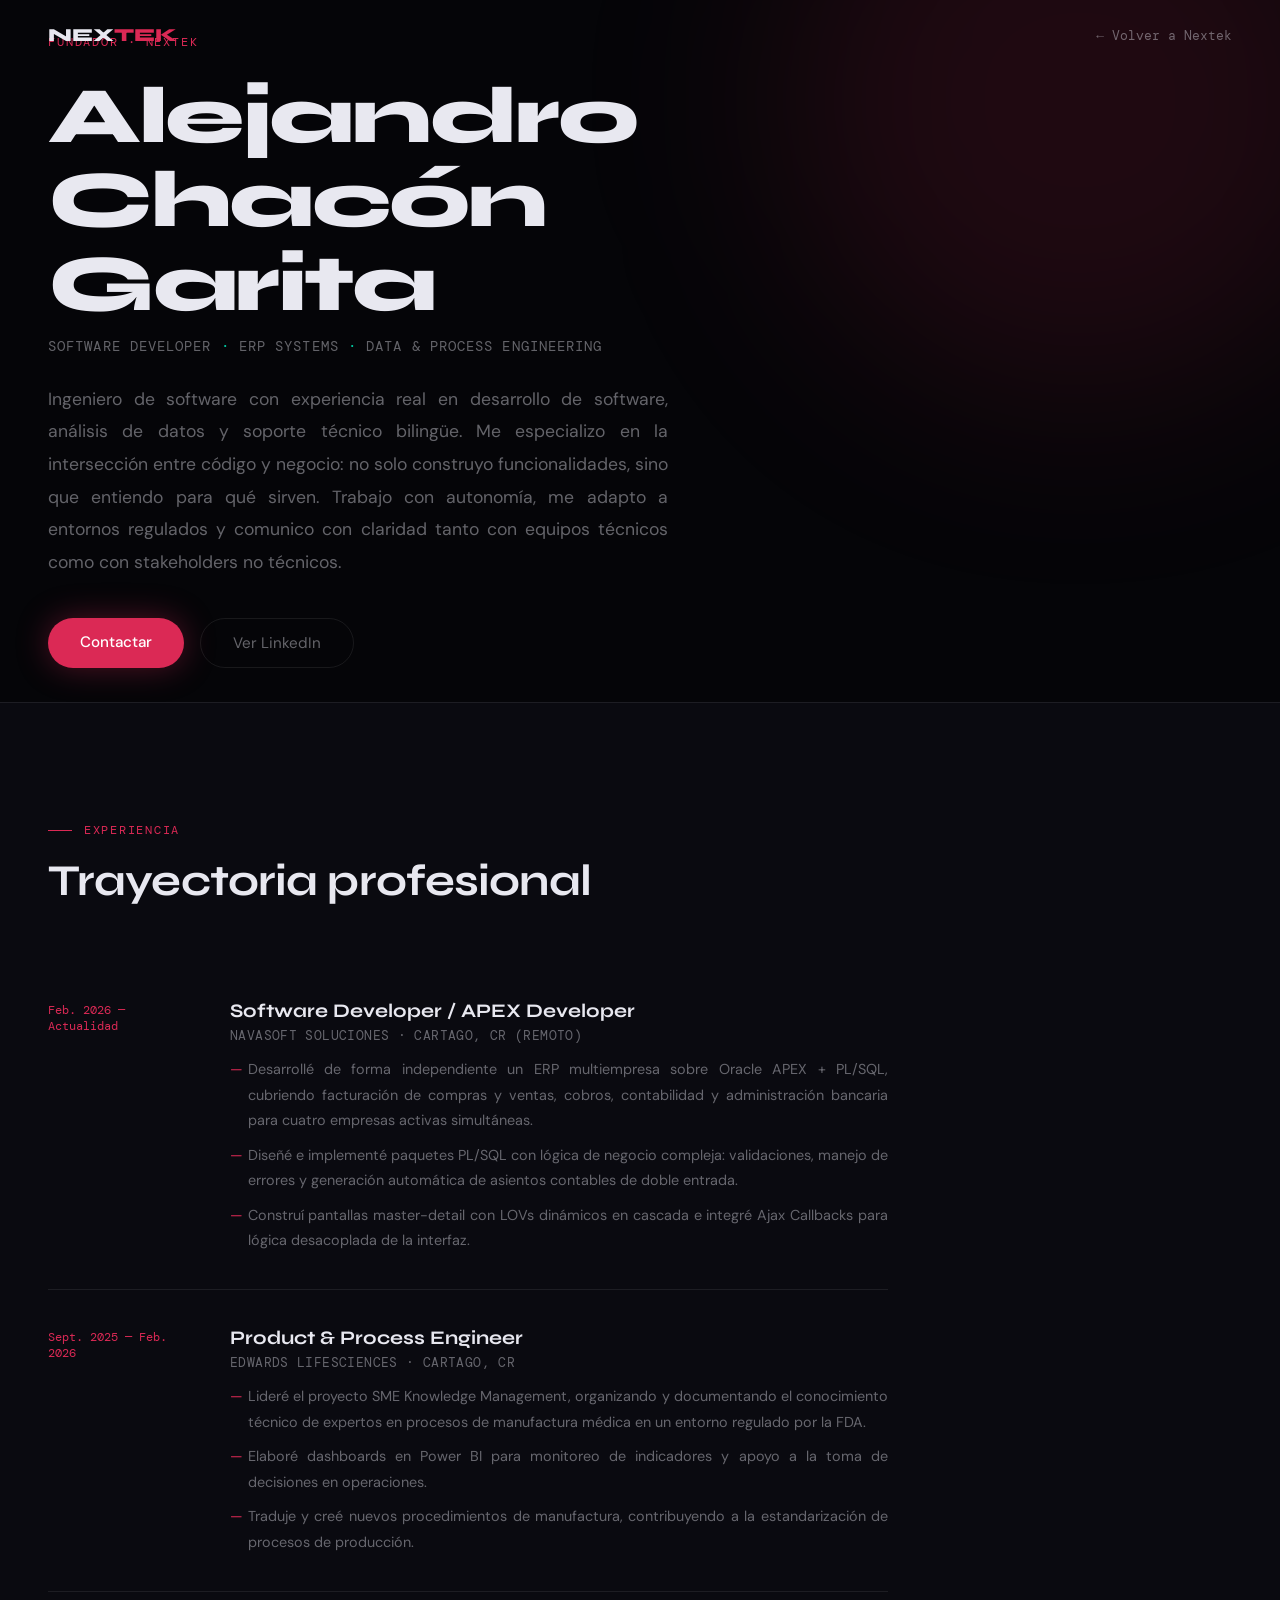
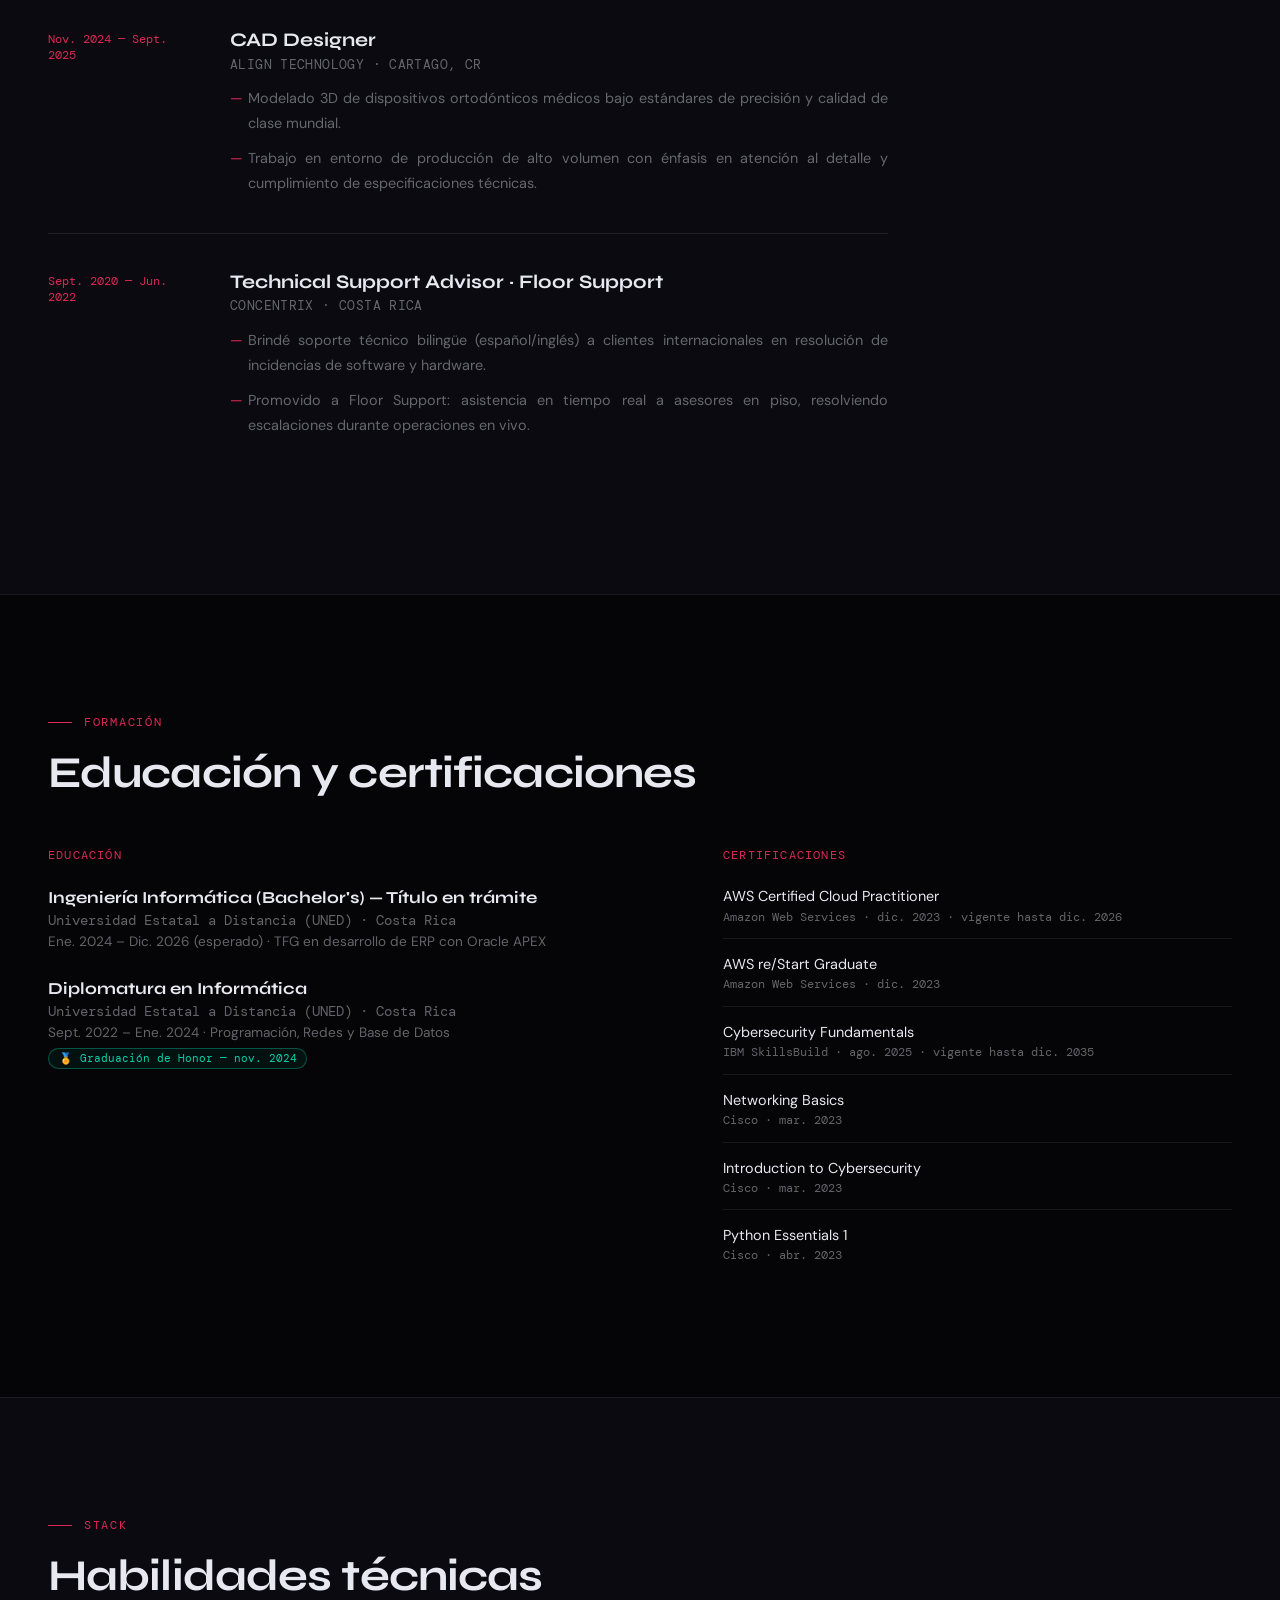
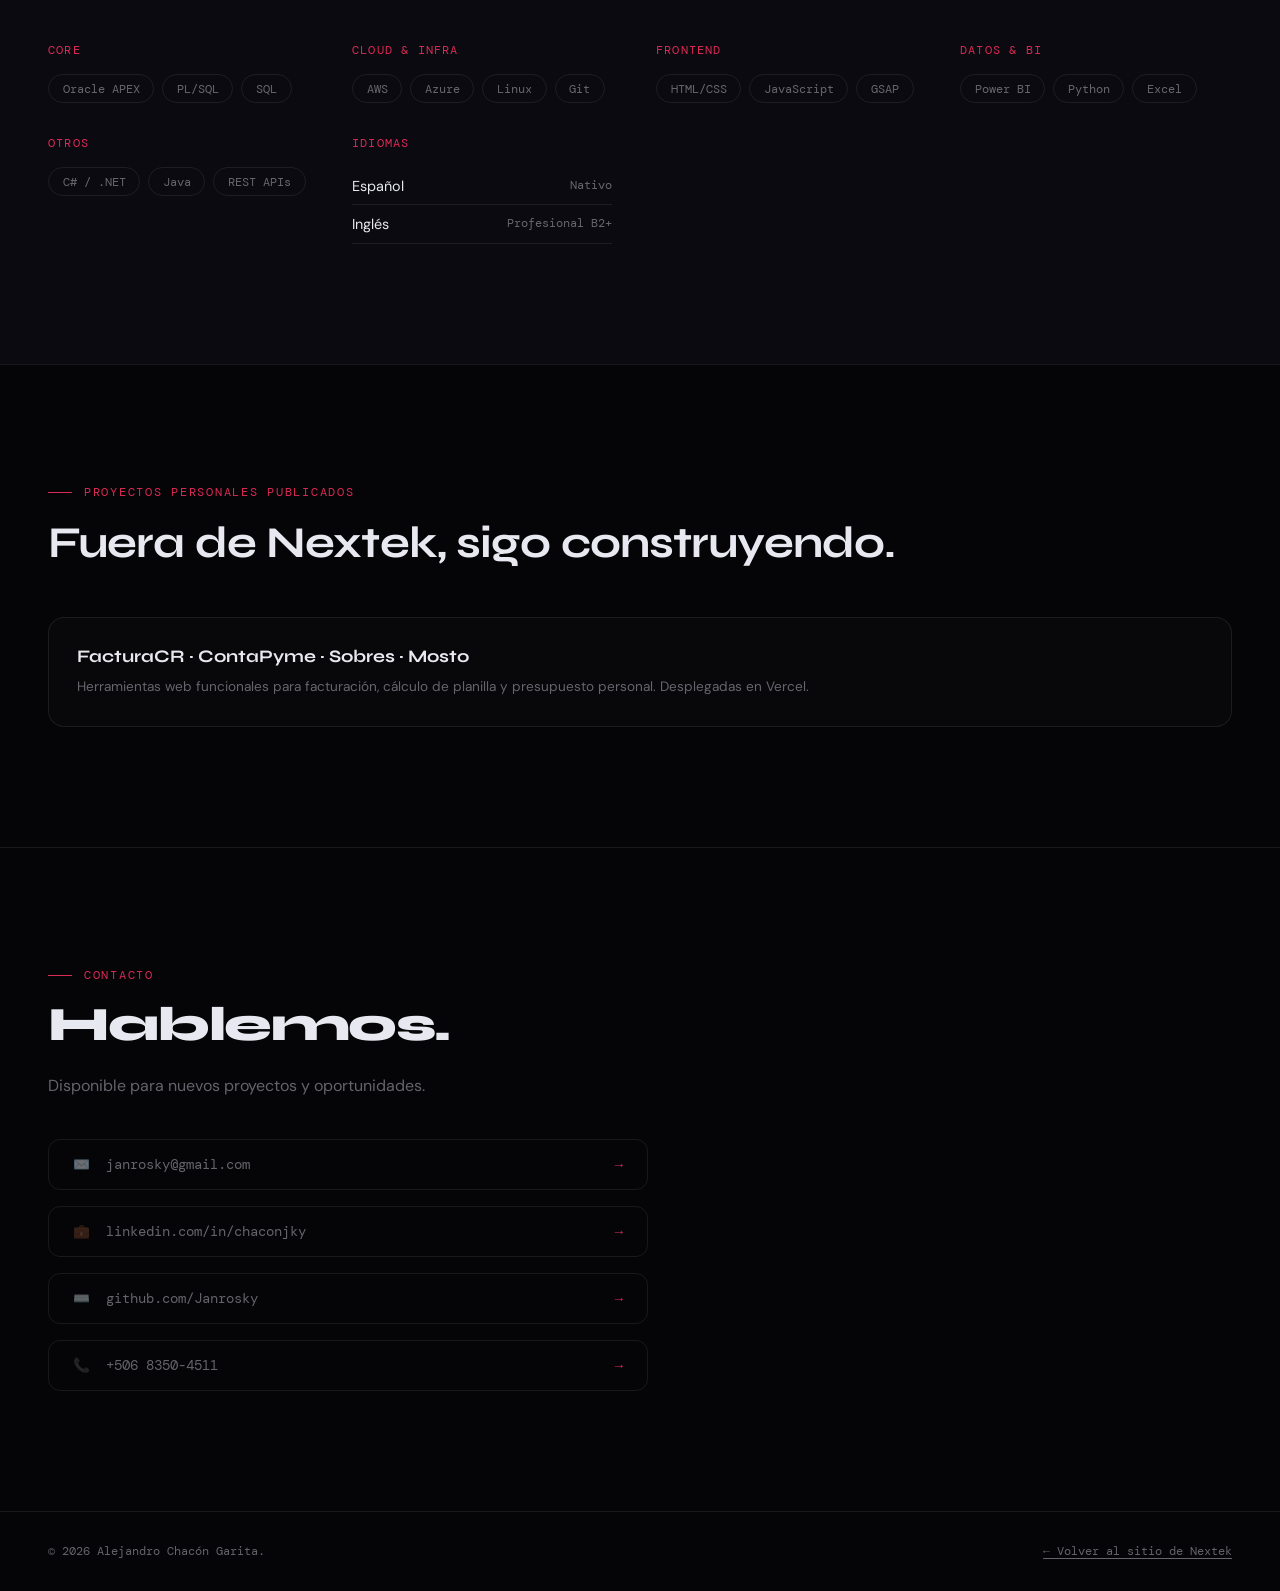
==== founder.html @ 8b68125e "Add files via upload" ====
<!DOCTYPE html>
<html lang="es">
<head>
  <meta charset="UTF-8" />
  <meta name="viewport" content="width=device-width, initial-scale=1.0"/>
  <title>Alejandro Chacón Garita — Fundador de Nextek</title>
  <meta name="description" content="Alejandro Chacón Garita, Software Developer especializado en Oracle APEX, PL/SQL y sistemas ERP. Fundador de Nextek, Costa Rica." />
  <meta property="og:title" content="Alejandro Chacón Garita — Fundador de Nextek" />
  <meta property="og:type" content="profile" />
  <link rel="icon" type="image/png" href="favicon.png">
  <link rel="preconnect" href="https://fonts.googleapis.com">
  <link rel="preconnect" href="https://fonts.gstatic.com" crossorigin>
  <link href="https://fonts.googleapis.com/css2?family=Syne:wght@400;600;700;800&family=DM+Sans:wght@300;400;500;600&family=DM+Mono:wght@400;500&display=swap" rel="stylesheet">
  <style>
    :root {
      --bg: #050508; --bg2: #0a0a10; --fg: #e8e8f0;
      --muted: rgba(232,232,240,0.42);
      --accent: #DB2955; --accent-rgb: 219,41,85;
      --accent2: #ff6b6b; --accent3: #00d4aa;
      --border: rgba(255,255,255,0.08);
      --font-display: 'Syne', sans-serif;
      --font-body: 'DM Sans', sans-serif;
      --font-mono: 'DM Mono', monospace;
    }
    *,*::before,*::after{box-sizing:border-box;margin:0;padding:0;}
    html{scroll-behavior:smooth;}
    body{background:var(--bg);color:var(--fg);font-family:var(--font-body);overflow-x:hidden;}
    em{font-style:italic;font-family:var(--font-display);font-weight:600;color:var(--accent);}
    p{text-align:justify;text-align-last:left;}

    nav{position:fixed;top:0;left:0;right:0;z-index:9000;padding:1.5rem 3rem;display:flex;align-items:center;justify-content:space-between;border-bottom:1px solid transparent;transition:border-color .4s,background .4s,backdrop-filter .4s;}
    nav.scrolled{border-color:var(--border);backdrop-filter:blur(24px);background:rgba(5,5,8,.75);}
    .nav-logo{font-family:var(--font-display);font-weight:800;font-size:1.15rem;color:var(--fg);text-decoration:none;}
    .nav-logo span{color:var(--accent);}
    .nav-back{font-family:var(--font-mono);font-size:.8rem;color:var(--muted);text-decoration:none;display:flex;align-items:center;gap:.5rem;transition:color .25s;}
    .nav-back:hover{color:var(--fg);}

    #hero{min-height:78vh;display:flex;flex-direction:column;justify-content:center;padding:0 3rem;position:relative;overflow:hidden;}
    .orb{position:absolute;border-radius:50%;filter:blur(100px);pointer-events:none;z-index:0;}
    .orb-1{width:600px;height:600px;background:rgba(var(--accent-rgb),.12);top:-200px;right:-100px;}
    .hero-inner{position:relative;z-index:2;max-width:900px;}
    .hero-eyebrow{font-family:var(--font-mono);font-size:.78rem;color:var(--accent);letter-spacing:.15em;text-transform:uppercase;margin-bottom:1.5rem;}
    .hero-headline{font-family:var(--font-display);font-size:clamp(2.4rem,6.5vw,5rem);font-weight:800;line-height:1.05;letter-spacing:-.03em;margin-bottom:.75rem;}
    .hero-role{font-family:var(--font-mono);font-size:.85rem;color:var(--muted);letter-spacing:.08em;text-transform:uppercase;margin-bottom:1.75rem;}
    .hero-role span{color:var(--accent3);}
    .hero-sub{font-size:clamp(1rem,2vw,1.1rem);color:var(--muted);max-width:620px;line-height:1.85;margin-bottom:2.5rem;}
    .hero-ctas{display:flex;gap:1rem;flex-wrap:wrap;}
    .btn-primary{font-weight:500;font-size:.95rem;padding:.875rem 2rem;border-radius:100px;background:var(--accent);color:#fff;text-decoration:none;display:inline-block;box-shadow:0 0 32px rgba(var(--accent-rgb),.35);transition:box-shadow .3s;}
    .btn-primary:hover{box-shadow:0 0 52px rgba(var(--accent-rgb),.6);}
    .btn-secondary{font-size:.95rem;padding:.875rem 2rem;border-radius:100px;border:1px solid var(--border);color:var(--muted);text-decoration:none;display:inline-block;transition:color .25s,border-color .25s;}
    .btn-secondary:hover{color:var(--fg);border-color:rgba(255,255,255,.25);}

    section{padding:clamp(70px,10vw,120px) 3rem;}
    .section-label{font-family:var(--font-mono);font-size:.72rem;color:var(--accent);letter-spacing:.15em;text-transform:uppercase;margin-bottom:1rem;display:flex;align-items:center;gap:.75rem;}
    .section-label::before{content:'';display:block;width:24px;height:1px;background:var(--accent);}

    #about{border-top:1px solid var(--border);}
    .about-headline{font-family:var(--font-display);font-size:clamp(1.8rem,3.5vw,2.75rem);font-weight:700;line-height:1.2;letter-spacing:-.02em;margin-bottom:1.5rem;max-width:720px;}
    .about-text{font-size:1.05rem;color:var(--muted);line-height:1.85;max-width:720px;margin-bottom:1.1rem;}
    .about-text strong{color:var(--fg);font-weight:500;}

    /* ── EXPERIENCE ── */
    #trajectory{border-top:1px solid var(--border);background:var(--bg2);}
    .traj-headline{font-family:var(--font-display);font-size:clamp(1.8rem,3.5vw,2.75rem);font-weight:700;letter-spacing:-.02em;margin-bottom:3.5rem;}
    .timeline{display:flex;flex-direction:column;max-width:840px;}
    .tl-item{display:grid;grid-template-columns:150px 1fr;gap:2rem;padding:2.25rem 0;border-bottom:1px solid var(--border);}
    .tl-item:last-child{border-bottom:none;}
    .tl-date{font-family:var(--font-mono);font-size:.75rem;color:var(--accent);padding-top:.2rem;}
    .tl-role{font-family:var(--font-display);font-size:1.2rem;font-weight:700;margin-bottom:.3rem;}
    .tl-org{font-size:.8rem;color:var(--muted);margin-bottom:.85rem;font-family:var(--font-mono);letter-spacing:.03em;}
    .tl-bullets{list-style:none;display:flex;flex-direction:column;gap:.6rem;}
    .tl-bullets li{font-size:.9rem;color:var(--muted);line-height:1.75;text-align:justify;text-align-last:left;padding-left:1.1rem;position:relative;}
    .tl-bullets li::before{content:'—';position:absolute;left:0;color:var(--accent);}

    /* ── EDUCATION / CERTS ── */
    #credentials{border-top:1px solid var(--border);}
    .cred-headline{font-family:var(--font-display);font-size:clamp(1.8rem,3.5vw,2.75rem);font-weight:700;letter-spacing:-.02em;margin-bottom:3rem;}
    .cred-grid{display:grid;grid-template-columns:1.2fr 1fr;gap:4rem;}
    .cred-block-title{font-family:var(--font-mono);font-size:.75rem;color:var(--accent);letter-spacing:.1em;text-transform:uppercase;margin-bottom:1.5rem;}
    .edu-item{margin-bottom:1.75rem;}
    .edu-degree{font-family:var(--font-display);font-weight:700;font-size:1.05rem;margin-bottom:.25rem;}
    .edu-org{font-size:.85rem;color:var(--muted);font-family:var(--font-mono);margin-bottom:.25rem;}
    .edu-note{font-size:.85rem;color:var(--muted);}
    .honor-badge{display:inline-block;font-family:var(--font-mono);font-size:.68rem;color:var(--accent3);border:1px solid rgba(0,212,170,.35);background:rgba(0,212,170,.06);padding:.15rem .6rem;border-radius:100px;margin-top:.4rem;}
    .cert-list{list-style:none;display:flex;flex-direction:column;gap:1rem;}
    .cert-list li{font-size:.9rem;color:var(--fg);border-bottom:1px solid var(--border);padding-bottom:.85rem;}
    .cert-list li:last-child{border-bottom:none;}
    .cert-meta{display:block;font-size:.78rem;color:var(--muted);font-family:var(--font-mono);margin-top:.2rem;}

    /* ── SKILLS ── */
    #skills{border-top:1px solid var(--border);background:var(--bg2);}
    .skills-headline{font-family:var(--font-display);font-size:clamp(1.8rem,3.5vw,2.75rem);font-weight:700;letter-spacing:-.02em;margin-bottom:2.5rem;}
    .skills-grid{display:grid;grid-template-columns:repeat(auto-fit,minmax(220px,1fr));gap:2rem;}
    .skill-group-title{font-family:var(--font-mono);font-size:.75rem;color:var(--accent);letter-spacing:.1em;text-transform:uppercase;margin-bottom:1rem;}
    .skill-tags{display:flex;flex-wrap:wrap;gap:.5rem;}
    .tag{font-family:var(--font-mono);font-size:.75rem;padding:.35rem .85rem;border-radius:100px;border:1px solid var(--border);color:var(--muted);}
    .lang-row{display:flex;justify-content:space-between;max-width:260px;font-size:.9rem;padding:.6rem 0;border-bottom:1px solid var(--border);}
    .lang-row span:last-child{color:var(--muted);font-family:var(--font-mono);font-size:.78rem;}

    /* ── PERSONAL PROJECTS ── */
    #own-projects{border-top:1px solid var(--border);}
    .op-headline{font-family:var(--font-display);font-size:clamp(1.8rem,3.5vw,2.75rem);font-weight:700;letter-spacing:-.02em;margin-bottom:3rem;}
    .op-grid{display:grid;grid-template-columns:repeat(auto-fit,minmax(260px,1fr));gap:1.5rem;}
    .op-card{border:1px solid var(--border);border-radius:16px;padding:1.75rem;background:rgba(255,255,255,.015);transition:border-color .3s,background .3s;}
    .op-card:hover{border-color:rgba(var(--accent-rgb),.4);background:rgba(255,255,255,.03);}
    .op-name{font-family:var(--font-display);font-weight:700;font-size:1.1rem;margin-bottom:.5rem;}
    .op-desc{font-size:.85rem;color:var(--muted);line-height:1.7;}

    #contact{border-top:1px solid var(--border);}
    .contact-inner{max-width:600px;}
    .contact-headline{font-family:var(--font-display);font-size:clamp(2rem,4vw,3rem);font-weight:800;letter-spacing:-.03em;line-height:1.1;margin-bottom:1.25rem;}
    .contact-sub{color:var(--muted);font-size:1rem;line-height:1.7;margin-bottom:2.5rem;}
    .contact-links{display:flex;flex-direction:column;gap:1rem;}
    .contact-link{display:flex;align-items:center;justify-content:space-between;font-family:var(--font-mono);font-size:.85rem;color:var(--muted);text-decoration:none;padding:1rem 1.5rem;border:1px solid var(--border);border-radius:12px;transition:border-color .25s,color .25s,background .25s;}
    .contact-link:hover{border-color:var(--accent);color:var(--fg);background:rgba(var(--accent-rgb),.06);}
    .cl-arrow{color:var(--accent);}

    footer{border-top:1px solid var(--border);padding:2rem 3rem;display:flex;align-items:center;justify-content:space-between;flex-wrap:wrap;gap:1rem;}
    .footer-copy,.footer-note{font-family:var(--font-mono);font-size:.72rem;color:var(--muted);}
    .footer-note a{color:var(--muted);text-decoration:underline;text-underline-offset:3px;}
    .footer-note a:hover{color:var(--fg);}

    .reveal{opacity:0;transform:translateY(30px);transition:opacity .8s ease,transform .8s ease;}
    .reveal.visible{opacity:1;transform:translateY(0);}
    .rd1{transition-delay:.1s;} .rd2{transition-delay:.2s;} .rd3{transition-delay:.3s;}

    @media (max-width:768px){
      nav{padding:1.25rem 1.5rem;}
      section{padding:60px 1.5rem;}
      #hero{padding:0 1.5rem;min-height:70vh;}
      .tl-item{grid-template-columns:1fr;gap:.5rem;}
      .cred-grid{grid-template-columns:1fr;gap:2.5rem;}
      footer{padding:1.5rem;flex-direction:column;text-align:center;}
    }
  </style>
</head>
<body>

  <nav id="navbar">
    <a href="index.html" class="nav-logo">NEX<span>TEK</span></a>
    <a href="index.html" class="nav-back">← Volver a Nextek</a>
  </nav>

  <section id="hero">
    <div class="orb orb-1"></div>
    <div class="hero-inner">
      <p class="hero-eyebrow">Fundador · Nextek</p>
      <h1 class="hero-headline">Alejandro Chacón Garita</h1>
      <p class="hero-role">Software Developer <span>·</span> ERP Systems <span>·</span> Data &amp; Process Engineering</p>
      <p class="hero-sub">
        Ingeniero de software con experiencia real en desarrollo de software, análisis de datos y soporte técnico bilingüe. Me especializo en la intersección entre código y negocio: no solo construyo funcionalidades, sino que entiendo para qué sirven. Trabajo con autonomía, me adapto a entornos regulados y comunico con claridad tanto con equipos técnicos como con stakeholders no técnicos.
      </p>
      <div class="hero-ctas">
        <a href="#contact" class="btn-primary">Contactar</a>
        <a href="https://www.linkedin.com/in/chaconjky" target="_blank" rel="noopener" class="btn-secondary">Ver LinkedIn</a>
      </div>
    </div>
  </section>

  <section id="trajectory">
    <div class="section-label reveal">Experiencia</div>
    <h2 class="traj-headline reveal rd1">Trayectoria profesional</h2>
    <div class="timeline">

      <div class="tl-item reveal">
        <span class="tl-date">Feb. 2026 — Actualidad</span>
        <div>
          <div class="tl-role">Software Developer / APEX Developer</div>
          <div class="tl-org">NAVASOFT SOLUCIONES · CARTAGO, CR (REMOTO)</div>
          <ul class="tl-bullets">
            <li>Desarrollé de forma independiente un ERP multiempresa sobre Oracle APEX + PL/SQL, cubriendo facturación de compras y ventas, cobros, contabilidad y administración bancaria para cuatro empresas activas simultáneas.</li>
            <li>Diseñé e implementé paquetes PL/SQL con lógica de negocio compleja: validaciones, manejo de errores y generación automática de asientos contables de doble entrada.</li>
            <li>Construí pantallas master-detail con LOVs dinámicos en cascada e integré Ajax Callbacks para lógica desacoplada de la interfaz.</li>
          </ul>
        </div>
      </div>

      <div class="tl-item reveal rd1">
        <span class="tl-date">Sept. 2025 — Feb. 2026</span>
        <div>
          <div class="tl-role">Product &amp; Process Engineer</div>
          <div class="tl-org">EDWARDS LIFESCIENCES · CARTAGO, CR</div>
          <ul class="tl-bullets">
            <li>Lideré el proyecto SME Knowledge Management, organizando y documentando el conocimiento técnico de expertos en procesos de manufactura médica en un entorno regulado por la FDA.</li>
            <li>Elaboré dashboards en Power BI para monitoreo de indicadores y apoyo a la toma de decisiones en operaciones.</li>
            <li>Traduje y creé nuevos procedimientos de manufactura, contribuyendo a la estandarización de procesos de producción.</li>
          </ul>
        </div>
      </div>

      <div class="tl-item reveal rd2">
        <span class="tl-date">Nov. 2024 — Sept. 2025</span>
        <div>
          <div class="tl-role">CAD Designer</div>
          <div class="tl-org">ALIGN TECHNOLOGY · CARTAGO, CR</div>
          <ul class="tl-bullets">
            <li>Modelado 3D de dispositivos ortodónticos médicos bajo estándares de precisión y calidad de clase mundial.</li>
            <li>Trabajo en entorno de producción de alto volumen con énfasis en atención al detalle y cumplimiento de especificaciones técnicas.</li>
          </ul>
        </div>
      </div>

      <div class="tl-item reveal rd3">
        <span class="tl-date">Sept. 2020 — Jun. 2022</span>
        <div>
          <div class="tl-role">Technical Support Advisor · Floor Support</div>
          <div class="tl-org">CONCENTRIX · COSTA RICA</div>
          <ul class="tl-bullets">
            <li>Brindé soporte técnico bilingüe (español/inglés) a clientes internacionales en resolución de incidencias de software y hardware.</li>
            <li>Promovido a Floor Support: asistencia en tiempo real a asesores en piso, resolviendo escalaciones durante operaciones en vivo.</li>
          </ul>
        </div>
      </div>

    </div>
  </section>

  <section id="credentials">
    <div class="section-label reveal">Formación</div>
    <h2 class="cred-headline reveal rd1">Educación y certificaciones</h2>
    <div class="cred-grid">
      <div>
        <div class="cred-block-title reveal">Educación</div>
        <div class="edu-item reveal rd1">
          <div class="edu-degree">Ingeniería Informática (Bachelor's) — Título en trámite</div>
          <div class="edu-org">Universidad Estatal a Distancia (UNED) · Costa Rica</div>
          <div class="edu-note">Ene. 2024 – Dic. 2026 (esperado) · TFG en desarrollo de ERP con Oracle APEX</div>
        </div>
        <div class="edu-item reveal rd2">
          <div class="edu-degree">Diplomatura en Informática</div>
          <div class="edu-org">Universidad Estatal a Distancia (UNED) · Costa Rica</div>
          <div class="edu-note">Sept. 2022 – Ene. 2024 · Programación, Redes y Base de Datos</div>
          <span class="honor-badge">🏅 Graduación de Honor — nov. 2024</span>
        </div>
      </div>
      <div>
        <div class="cred-block-title reveal">Certificaciones</div>
        <ul class="cert-list reveal rd1">
          <li>AWS Certified Cloud Practitioner<span class="cert-meta">Amazon Web Services · dic. 2023 · vigente hasta dic. 2026</span></li>
          <li>AWS re/Start Graduate<span class="cert-meta">Amazon Web Services · dic. 2023</span></li>
          <li>Cybersecurity Fundamentals<span class="cert-meta">IBM SkillsBuild · ago. 2025 · vigente hasta dic. 2035</span></li>
          <li>Networking Basics<span class="cert-meta">Cisco · mar. 2023</span></li>
          <li>Introduction to Cybersecurity<span class="cert-meta">Cisco · mar. 2023</span></li>
          <li>Python Essentials 1<span class="cert-meta">Cisco · abr. 2023</span></li>
        </ul>
      </div>
    </div>
  </section>

  <section id="skills">
    <div class="section-label reveal">Stack</div>
    <h2 class="skills-headline reveal rd1">Habilidades técnicas</h2>
    <div class="skills-grid">
      <div class="reveal">
        <div class="skill-group-title">Core</div>
        <div class="skill-tags">
          <span class="tag">Oracle APEX</span><span class="tag">PL/SQL</span><span class="tag">SQL</span>
        </div>
      </div>
      <div class="reveal rd1">
        <div class="skill-group-title">Cloud & Infra</div>
        <div class="skill-tags">
          <span class="tag">AWS</span><span class="tag">Azure</span><span class="tag">Linux</span><span class="tag">Git</span>
        </div>
      </div>
      <div class="reveal rd1">
        <div class="skill-group-title">Frontend</div>
        <div class="skill-tags">
          <span class="tag">HTML/CSS</span><span class="tag">JavaScript</span><span class="tag">GSAP</span>
        </div>
      </div>
      <div class="reveal rd2">
        <div class="skill-group-title">Datos & BI</div>
        <div class="skill-tags">
          <span class="tag">Power BI</span><span class="tag">Python</span><span class="tag">Excel</span>
        </div>
      </div>
      <div class="reveal rd2">
        <div class="skill-group-title">Otros</div>
        <div class="skill-tags">
          <span class="tag">C# / .NET</span><span class="tag">Java</span><span class="tag">REST APIs</span>
        </div>
      </div>
      <div class="reveal rd3">
        <div class="skill-group-title">Idiomas</div>
        <div class="lang-row"><span>Español</span><span>Nativo</span></div>
        <div class="lang-row"><span>Inglés</span><span>Profesional B2+</span></div>
      </div>
    </div>
  </section>

  <section id="own-projects">
    <div class="section-label reveal">Proyectos personales publicados</div>
    <h2 class="op-headline reveal rd1">Fuera de Nextek, sigo construyendo.</h2>
    <div class="op-grid">
      <div class="op-card reveal">
        <div class="op-name">FacturaCR · ContaPyme · Sobres · Mosto</div>
        <p class="op-desc">Herramientas web funcionales para facturación, cálculo de planilla y presupuesto personal. Desplegadas en Vercel.</p>
      </div>
    </div>
  </section>

  <section id="contact">
    <div class="contact-inner">
      <div class="section-label reveal">Contacto</div>
      <h2 class="contact-headline reveal rd1">Hablemos.</h2>
      <p class="contact-sub reveal rd2">Disponible para nuevos proyectos y oportunidades.</p>
      <div class="contact-links reveal rd3">
        <a href="mailto:janrosky@gmail.com" id="link-email" class="contact-link">
          <span>✉️ &nbsp;janrosky@gmail.com</span><span class="cl-arrow">→</span>
        </a>
        <a href="https://www.linkedin.com/in/chaconjky" target="_blank" rel="noopener" class="contact-link">
          <span>💼 &nbsp;linkedin.com/in/chaconjky</span><span class="cl-arrow">→</span>
        </a>
        <a href="https://github.com/Janrosky" target="_blank" rel="noopener" class="contact-link">
          <span>⌨️ &nbsp;github.com/Janrosky</span><span class="cl-arrow">→</span>
        </a>
        <a href="tel:+50683504511" class="contact-link">
          <span>📞 &nbsp;+506 8350-4511</span><span class="cl-arrow">→</span>
        </a>
      </div>
    </div>
  </section>

  <footer>
    <span class="footer-copy">© 2026 Alejandro Chacón Garita.</span>
    <span class="footer-note"><a href="index.html">← Volver al sitio de Nextek</a></span>
  </footer>

  <script>
    const navbar = document.getElementById('navbar');
    window.addEventListener('scroll', () => navbar.classList.toggle('scrolled', window.scrollY > 60));
    const obs = new IntersectionObserver(entries => {
      entries.forEach(e => { if (e.isIntersecting) { e.target.classList.add('visible'); obs.unobserve(e.target); } });
    }, { threshold: 0.1 });
    document.querySelectorAll('.reveal').forEach(el => obs.observe(el));
  </script>
</body>
</html>
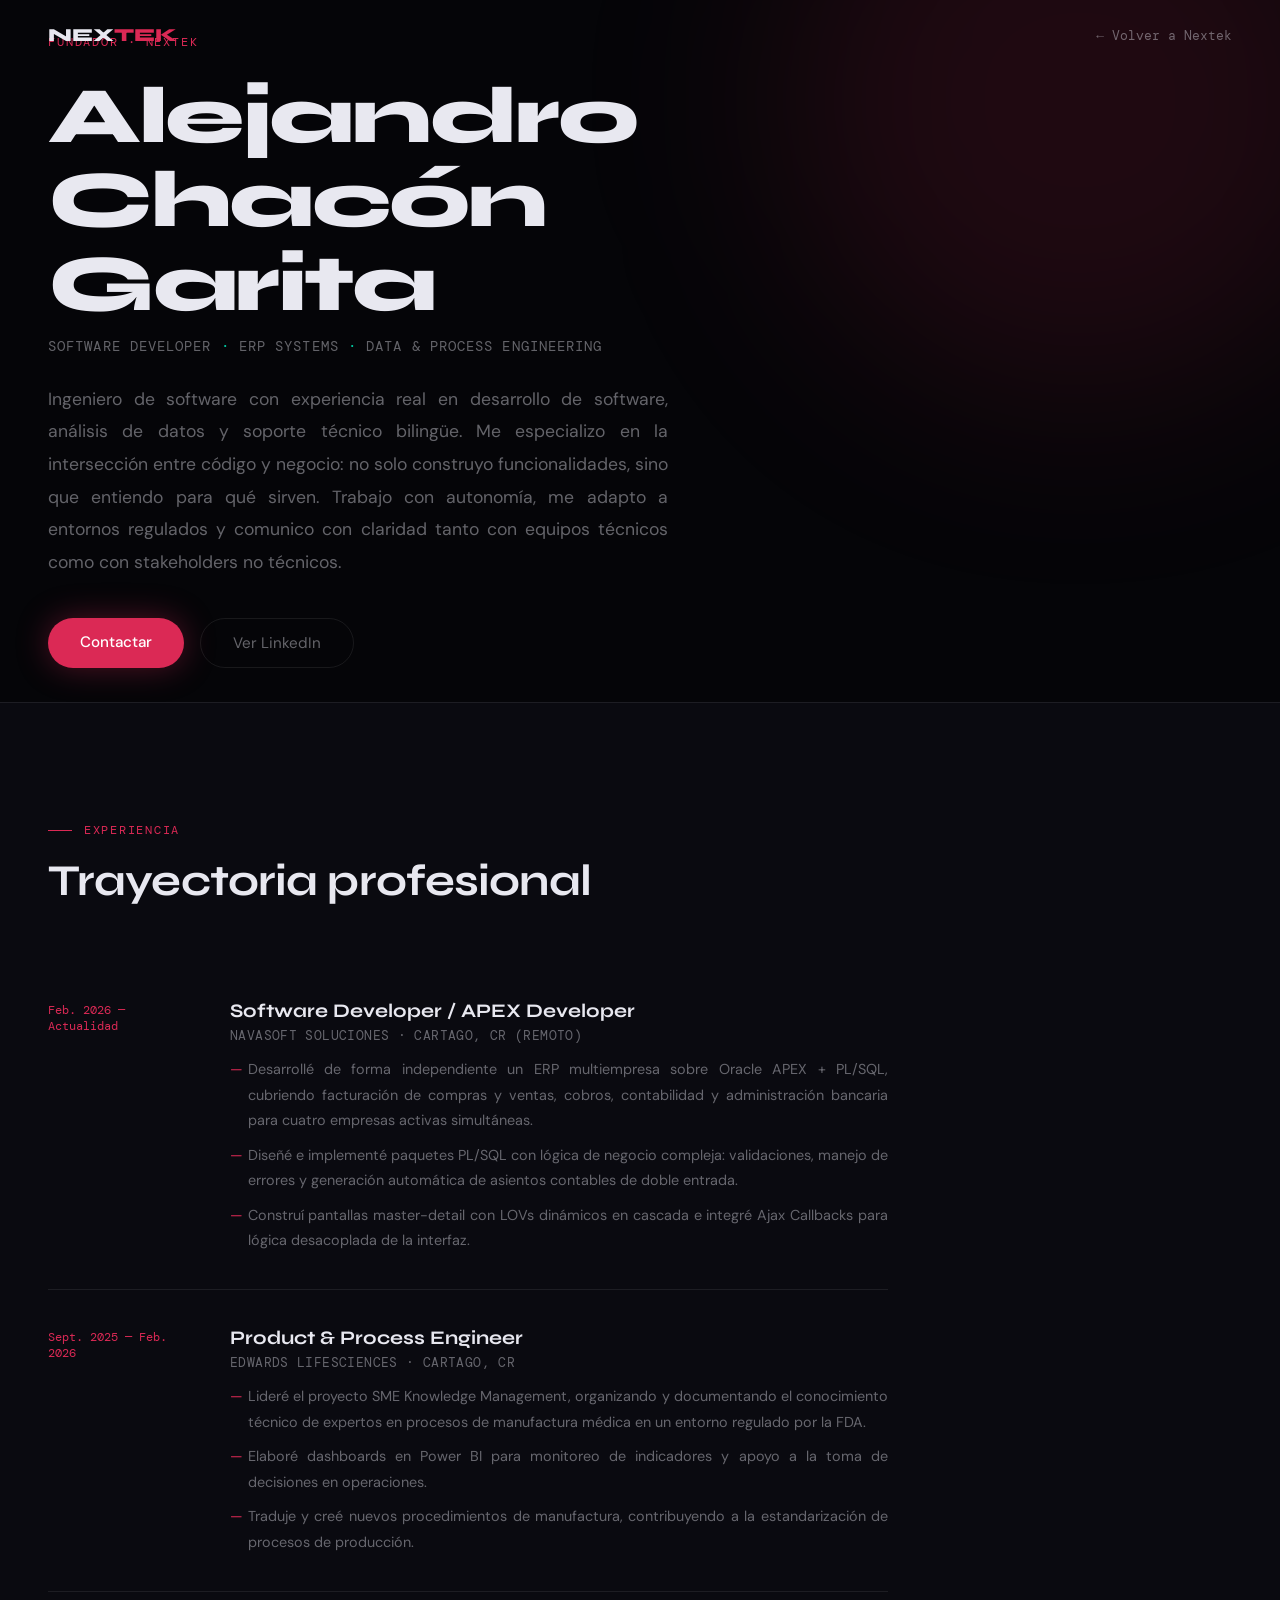
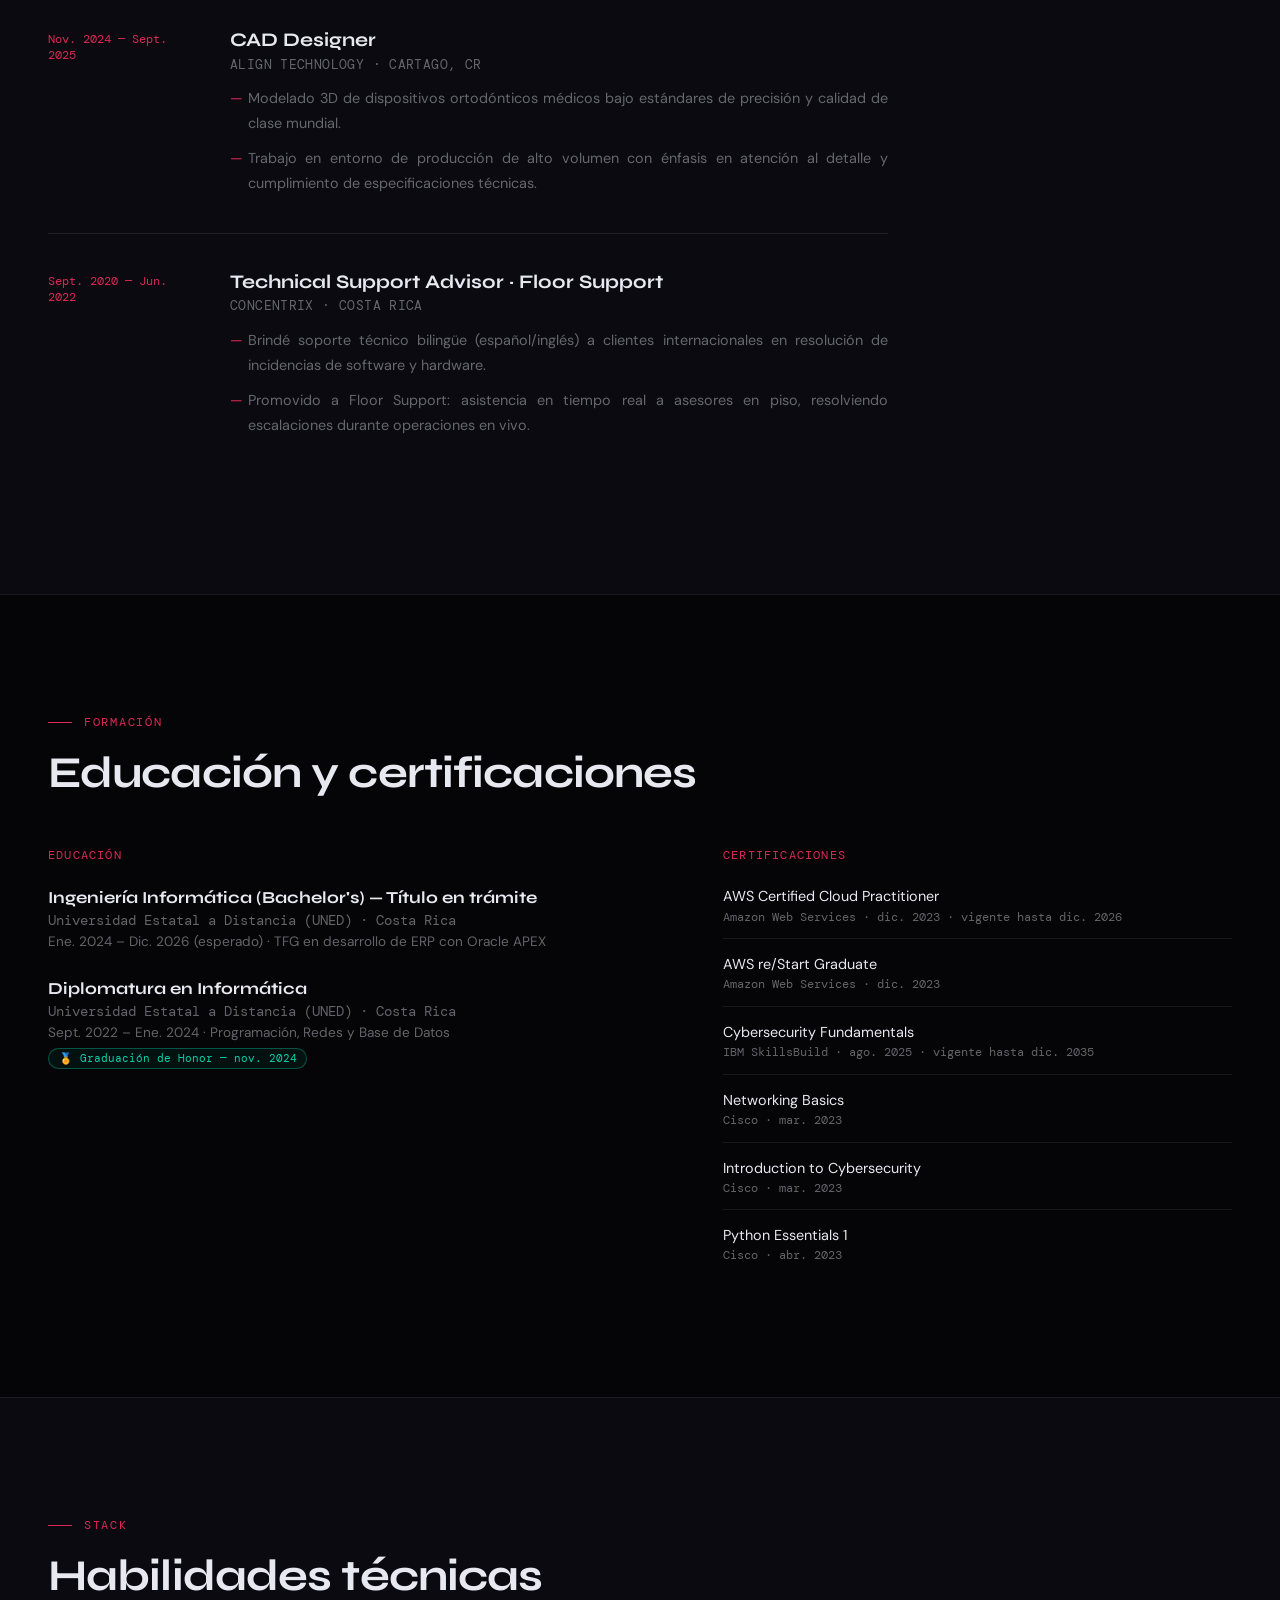
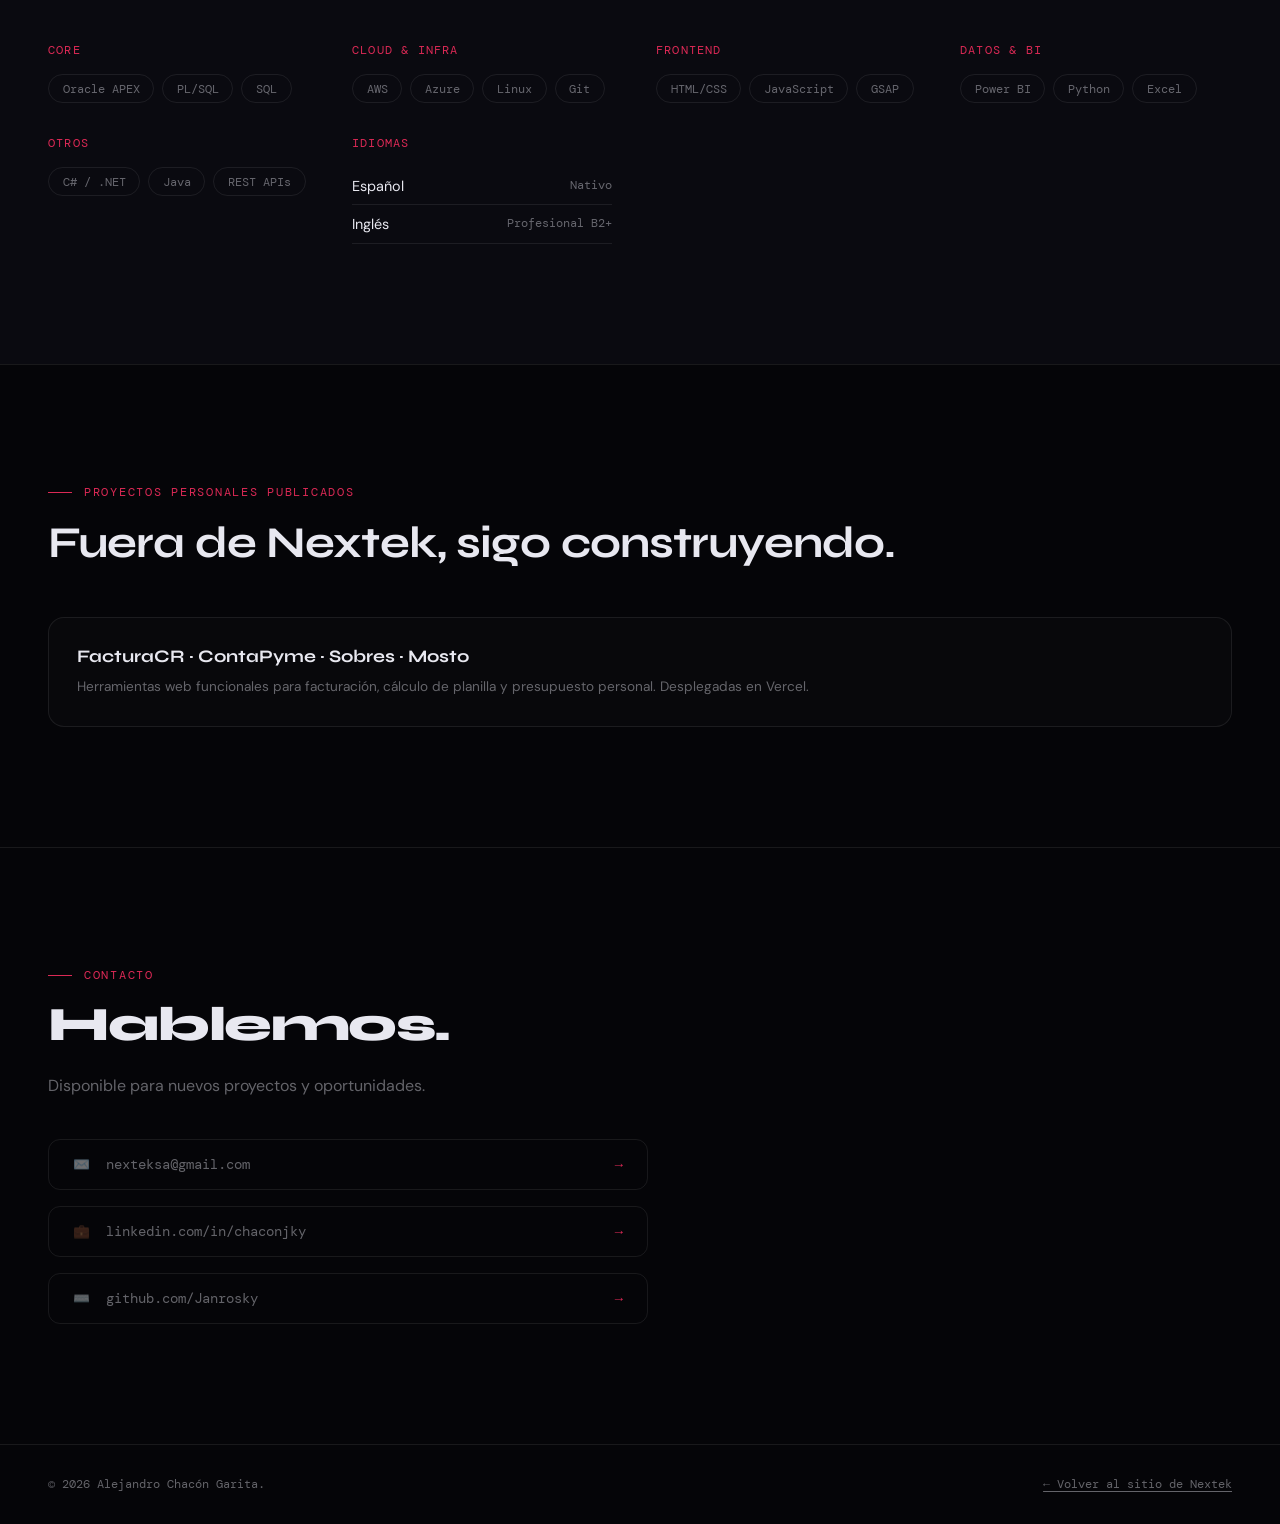
==== commit 653b3b87: "Update email contact in founder.html" ====
--- a/founder.html
+++ b/founder.html
@@ -307,16 +307,13 @@
       <p class="contact-sub reveal rd2">Disponible para nuevos proyectos y oportunidades.</p>
       <div class="contact-links reveal rd3">
         <a href="mailto:janrosky@gmail.com" id="link-email" class="contact-link">
-          <span>✉️ &nbsp;janrosky@gmail.com</span><span class="cl-arrow">→</span>
+          <span>✉️ &nbsp;nexteksa@gmail.com</span><span class="cl-arrow">→</span>
         </a>
         <a href="https://www.linkedin.com/in/chaconjky" target="_blank" rel="noopener" class="contact-link">
           <span>💼 &nbsp;linkedin.com/in/chaconjky</span><span class="cl-arrow">→</span>
         </a>
         <a href="https://github.com/Janrosky" target="_blank" rel="noopener" class="contact-link">
           <span>⌨️ &nbsp;github.com/Janrosky</span><span class="cl-arrow">→</span>
-        </a>
-        <a href="tel:+50683504511" class="contact-link">
-          <span>📞 &nbsp;+506 8350-4511</span><span class="cl-arrow">→</span>
         </a>
       </div>
     </div>
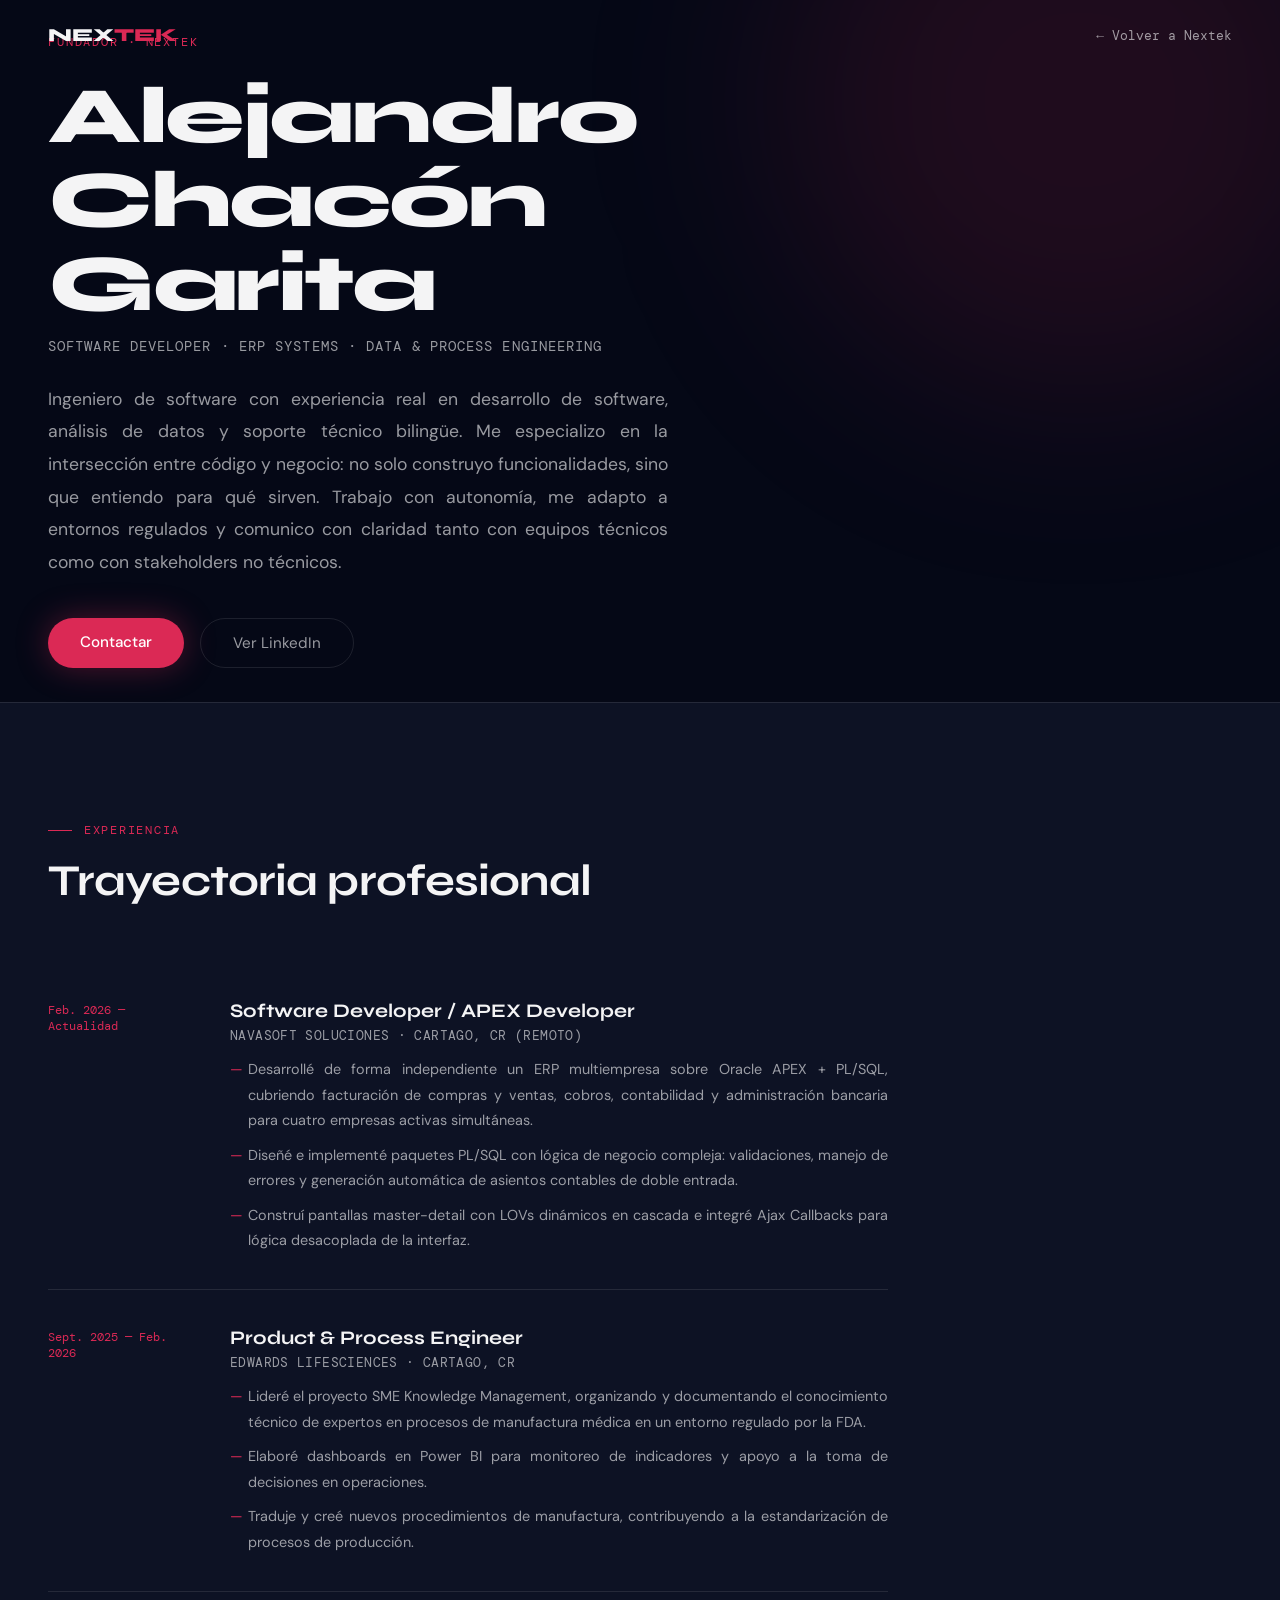
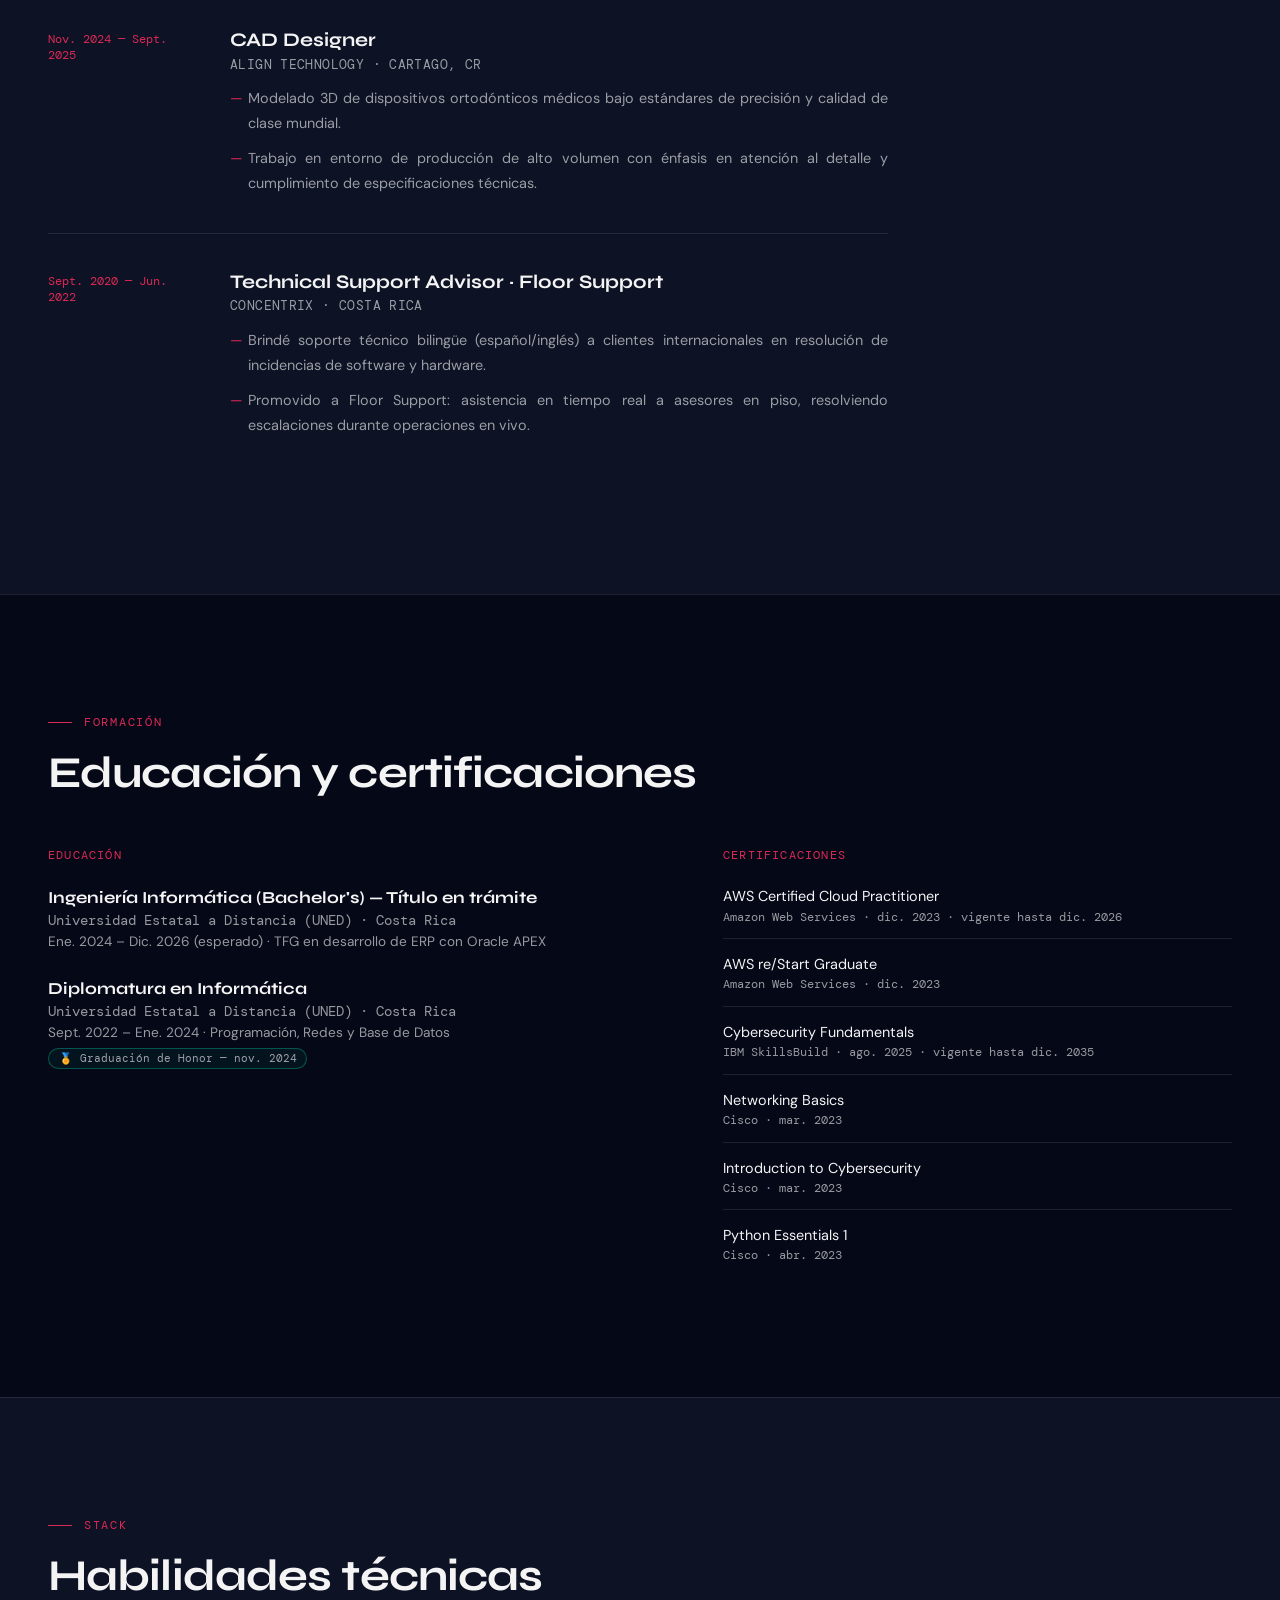
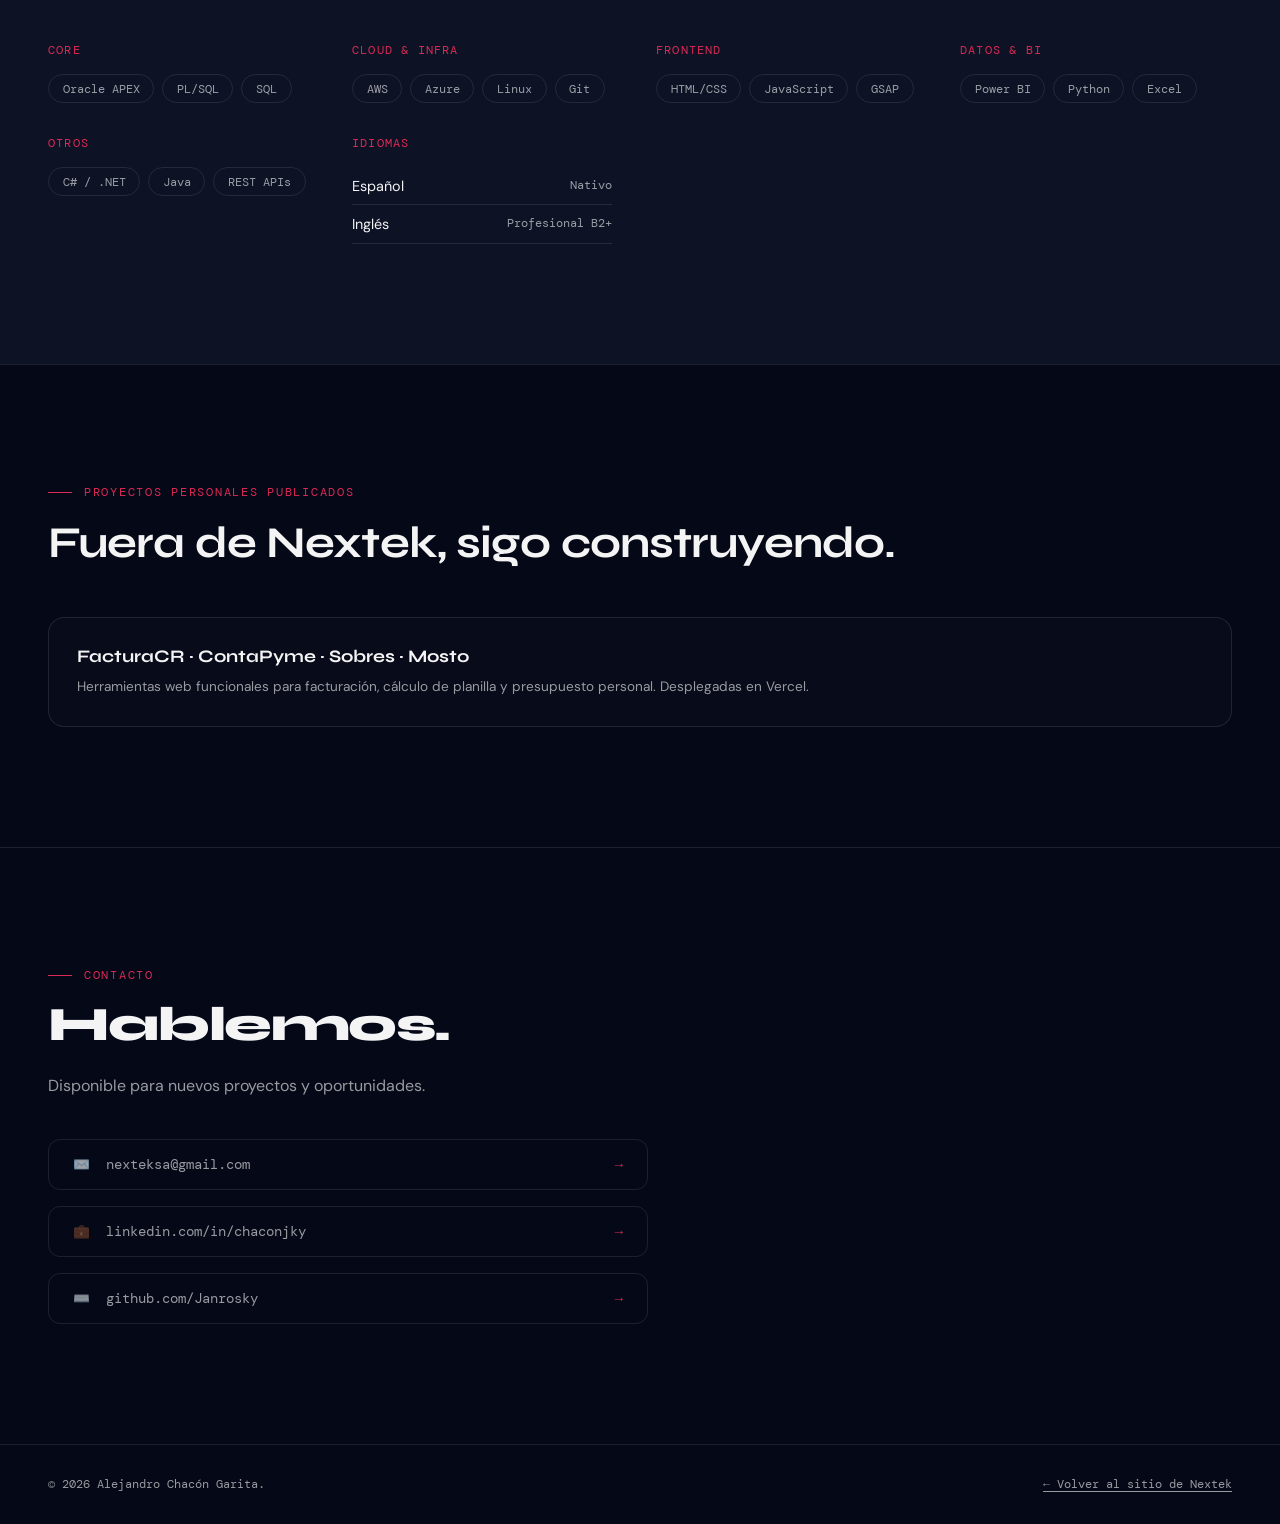
==== commit bfb9102e: "Redesign Nextek portfolio experience" ====
--- a/founder.html
+++ b/founder.html
@@ -13,11 +13,11 @@
   <link href="https://fonts.googleapis.com/css2?family=Syne:wght@400;600;700;800&family=DM+Sans:wght@300;400;500;600&family=DM+Mono:wght@400;500&display=swap" rel="stylesheet">
   <style>
     :root {
-      --bg: #050508; --bg2: #0a0a10; --fg: #e8e8f0;
-      --muted: rgba(232,232,240,0.42);
+      --bg: #050816; --bg2: #0d1224; --fg: #f4f4f5;
+      --muted: rgba(244,244,245,0.62);
       --accent: #DB2955; --accent-rgb: 219,41,85;
-      --accent2: #ff6b6b; --accent3: #00d4aa;
-      --border: rgba(255,255,255,0.08);
+      --accent2: #E6406C; --accent3: #a1a1aa;
+      --border: rgba(244,244,245,0.10);
       --font-display: 'Syne', sans-serif;
       --font-body: 'DM Sans', sans-serif;
       --font-mono: 'DM Mono', monospace;
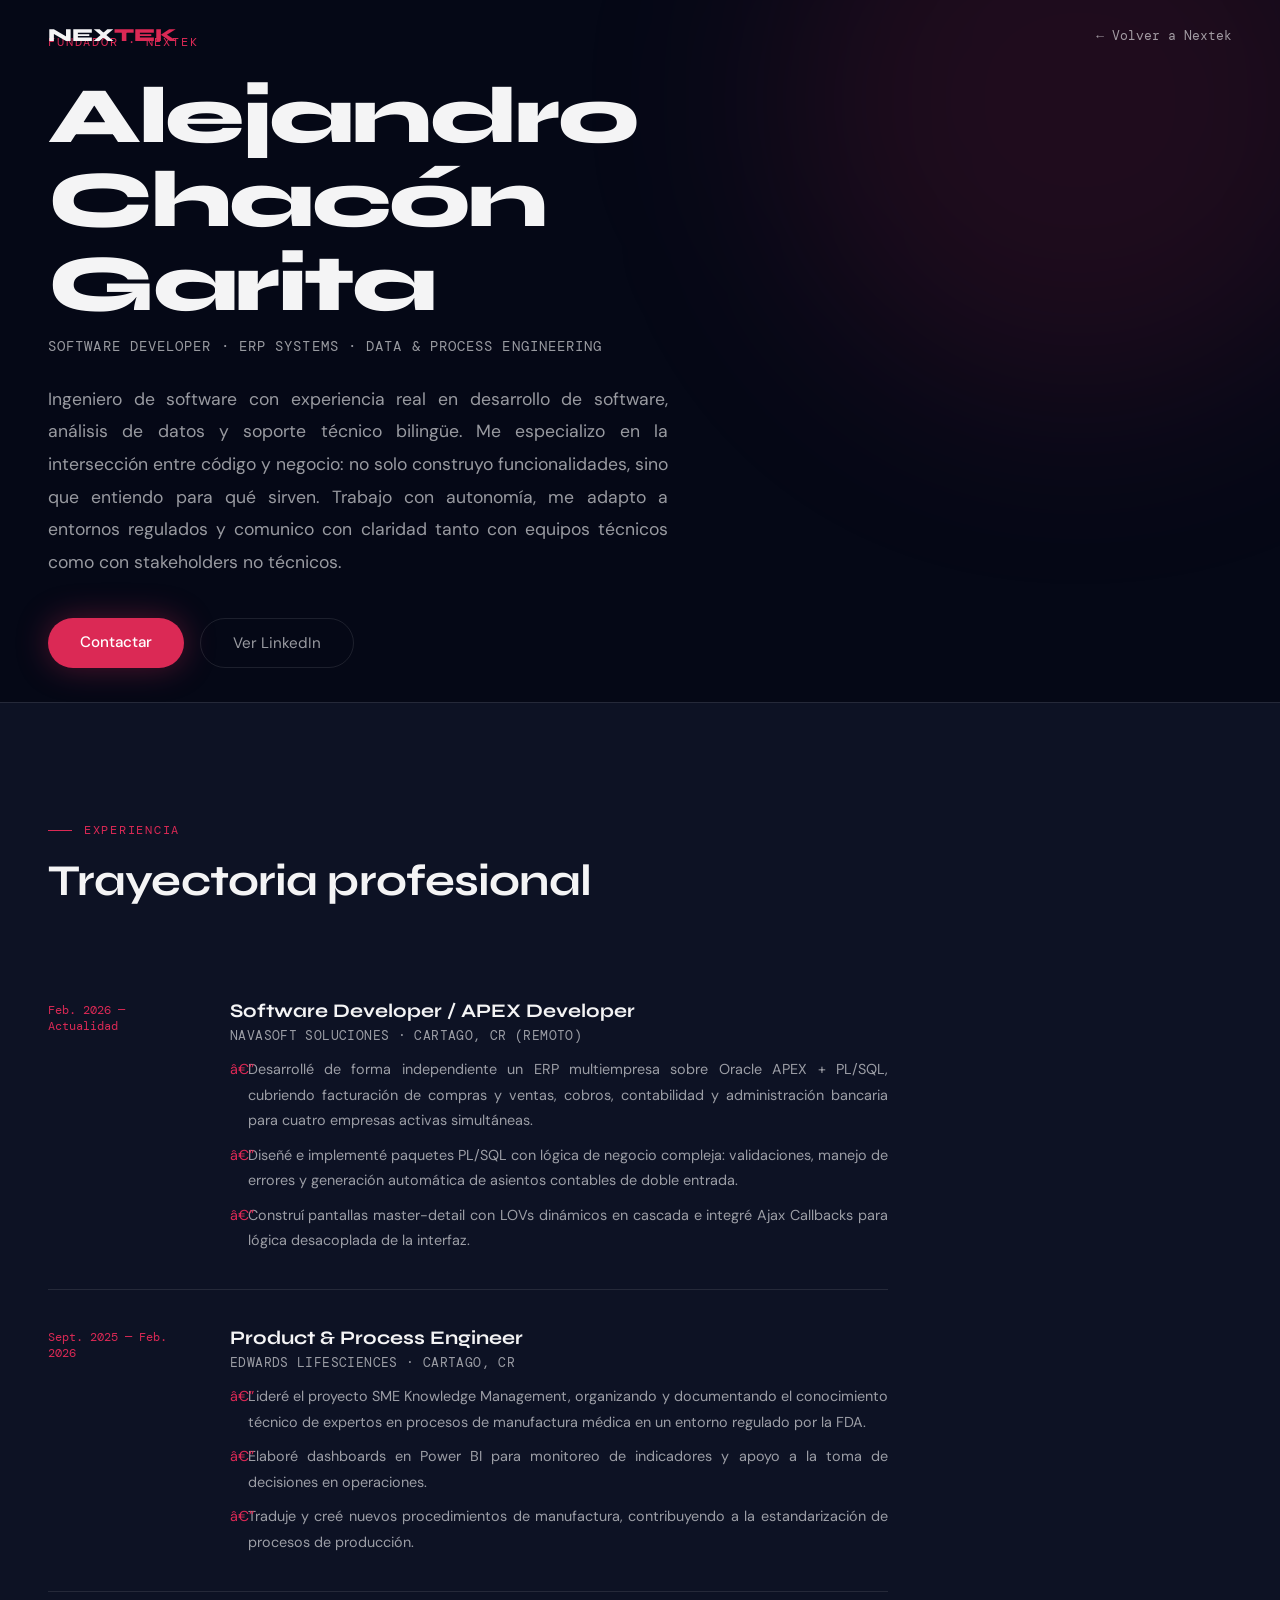
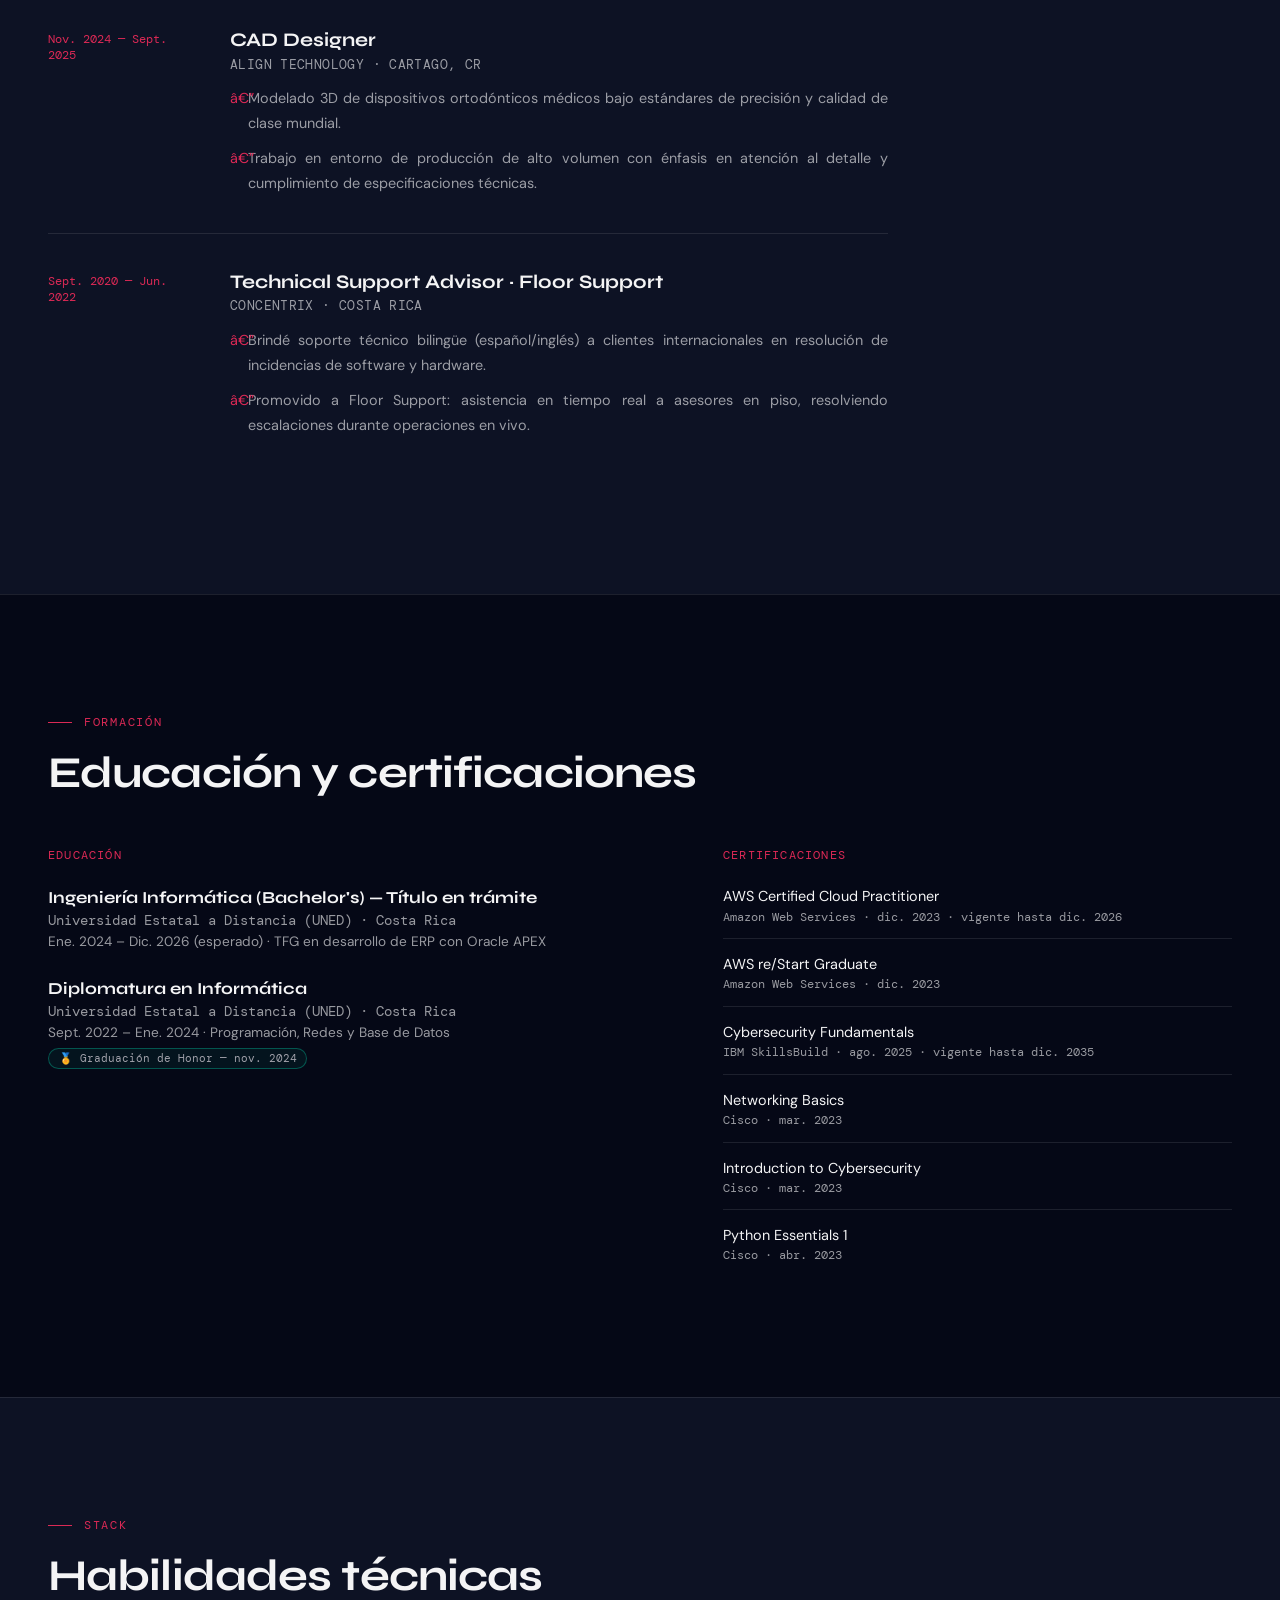
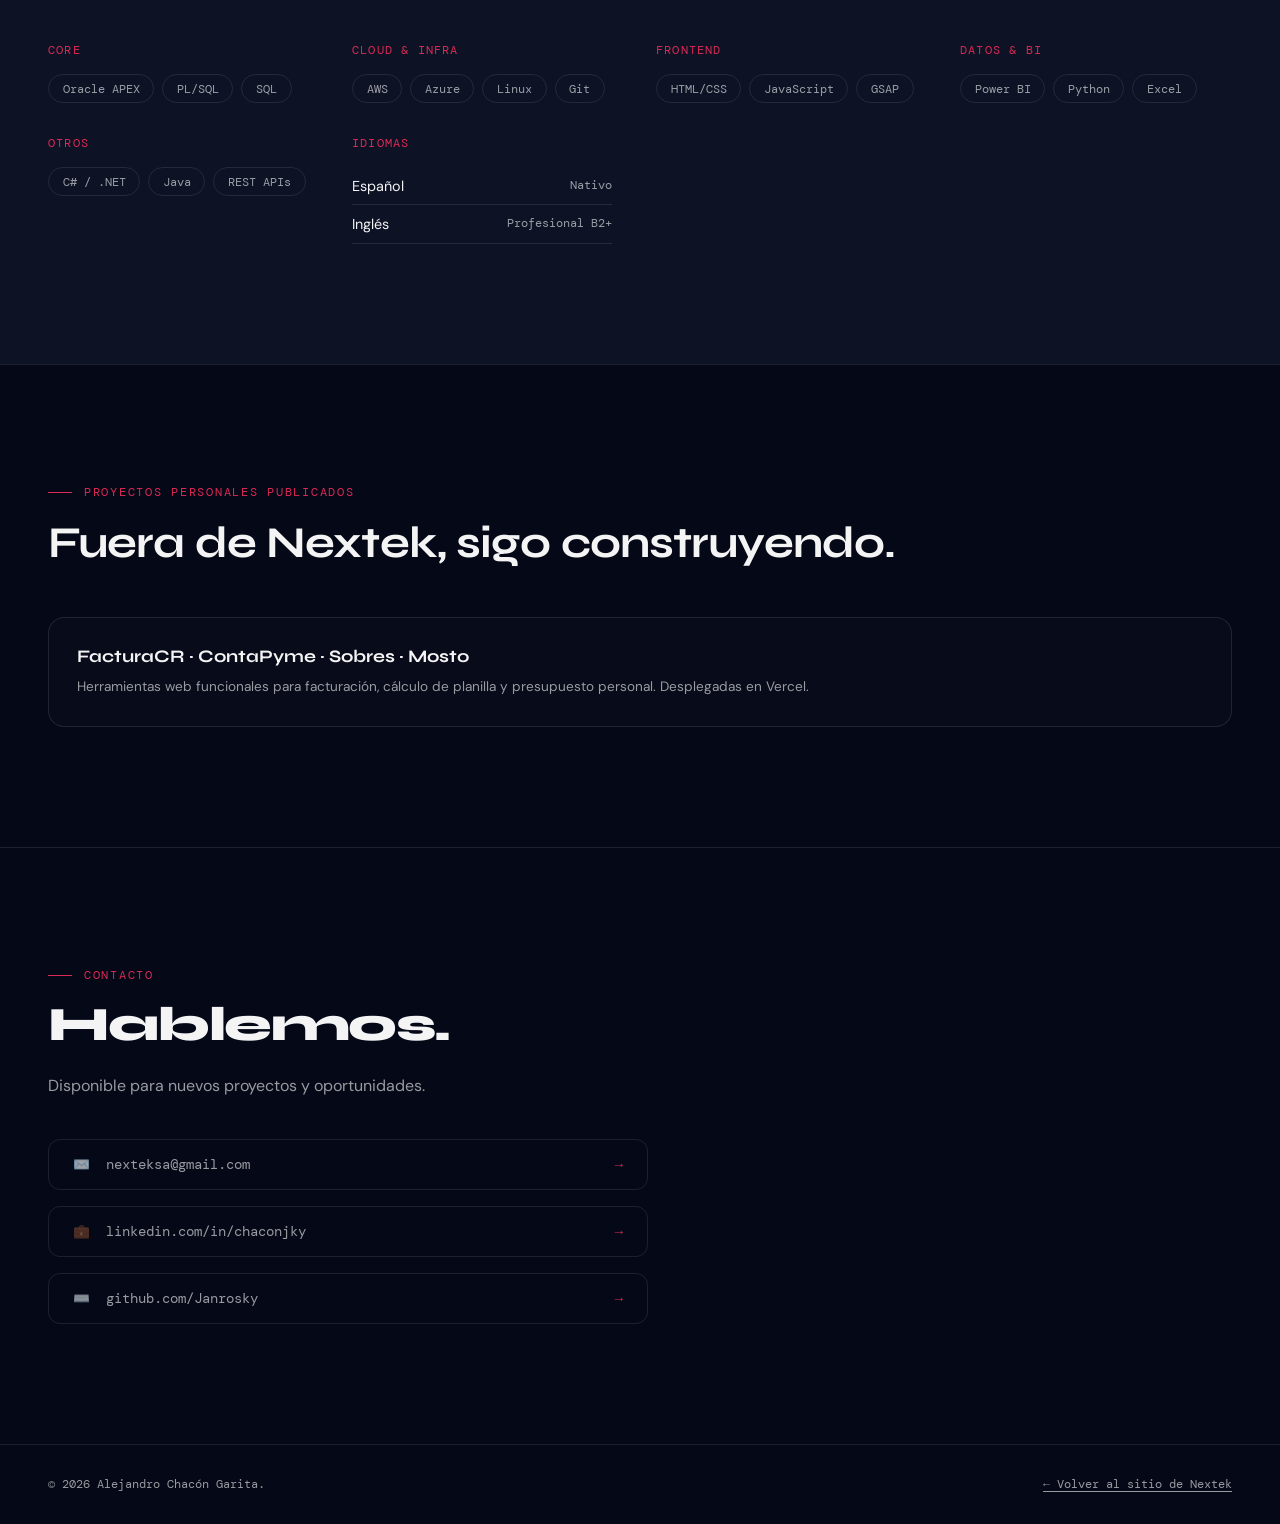
==== commit a77d127f: "Refactorizacion" ====
--- a/founder.html
+++ b/founder.html
@@ -7,132 +7,13 @@
   <meta name="description" content="Alejandro Chacón Garita, Software Developer especializado en Oracle APEX, PL/SQL y sistemas ERP. Fundador de Nextek, Costa Rica." />
   <meta property="og:title" content="Alejandro Chacón Garita — Fundador de Nextek" />
   <meta property="og:type" content="profile" />
-  <link rel="icon" type="image/png" href="favicon.png">
+  <link rel="icon" type="image/png" href="assets/images/favicon.png">
   <link rel="preconnect" href="https://fonts.googleapis.com">
   <link rel="preconnect" href="https://fonts.gstatic.com" crossorigin>
   <link href="https://fonts.googleapis.com/css2?family=Syne:wght@400;600;700;800&family=DM+Sans:wght@300;400;500;600&family=DM+Mono:wght@400;500&display=swap" rel="stylesheet">
-  <style>
-    :root {
-      --bg: #050816; --bg2: #0d1224; --fg: #f4f4f5;
-      --muted: rgba(244,244,245,0.62);
-      --accent: #DB2955; --accent-rgb: 219,41,85;
-      --accent2: #E6406C; --accent3: #a1a1aa;
-      --border: rgba(244,244,245,0.10);
-      --font-display: 'Syne', sans-serif;
-      --font-body: 'DM Sans', sans-serif;
-      --font-mono: 'DM Mono', monospace;
-    }
-    *,*::before,*::after{box-sizing:border-box;margin:0;padding:0;}
-    html{scroll-behavior:smooth;}
-    body{background:var(--bg);color:var(--fg);font-family:var(--font-body);overflow-x:hidden;}
-    em{font-style:italic;font-family:var(--font-display);font-weight:600;color:var(--accent);}
-    p{text-align:justify;text-align-last:left;}
-
-    nav{position:fixed;top:0;left:0;right:0;z-index:9000;padding:1.5rem 3rem;display:flex;align-items:center;justify-content:space-between;border-bottom:1px solid transparent;transition:border-color .4s,background .4s,backdrop-filter .4s;}
-    nav.scrolled{border-color:var(--border);backdrop-filter:blur(24px);background:rgba(5,5,8,.75);}
-    .nav-logo{font-family:var(--font-display);font-weight:800;font-size:1.15rem;color:var(--fg);text-decoration:none;}
-    .nav-logo span{color:var(--accent);}
-    .nav-back{font-family:var(--font-mono);font-size:.8rem;color:var(--muted);text-decoration:none;display:flex;align-items:center;gap:.5rem;transition:color .25s;}
-    .nav-back:hover{color:var(--fg);}
-
-    #hero{min-height:78vh;display:flex;flex-direction:column;justify-content:center;padding:0 3rem;position:relative;overflow:hidden;}
-    .orb{position:absolute;border-radius:50%;filter:blur(100px);pointer-events:none;z-index:0;}
-    .orb-1{width:600px;height:600px;background:rgba(var(--accent-rgb),.12);top:-200px;right:-100px;}
-    .hero-inner{position:relative;z-index:2;max-width:900px;}
-    .hero-eyebrow{font-family:var(--font-mono);font-size:.78rem;color:var(--accent);letter-spacing:.15em;text-transform:uppercase;margin-bottom:1.5rem;}
-    .hero-headline{font-family:var(--font-display);font-size:clamp(2.4rem,6.5vw,5rem);font-weight:800;line-height:1.05;letter-spacing:-.03em;margin-bottom:.75rem;}
-    .hero-role{font-family:var(--font-mono);font-size:.85rem;color:var(--muted);letter-spacing:.08em;text-transform:uppercase;margin-bottom:1.75rem;}
-    .hero-role span{color:var(--accent3);}
-    .hero-sub{font-size:clamp(1rem,2vw,1.1rem);color:var(--muted);max-width:620px;line-height:1.85;margin-bottom:2.5rem;}
-    .hero-ctas{display:flex;gap:1rem;flex-wrap:wrap;}
-    .btn-primary{font-weight:500;font-size:.95rem;padding:.875rem 2rem;border-radius:100px;background:var(--accent);color:#fff;text-decoration:none;display:inline-block;box-shadow:0 0 32px rgba(var(--accent-rgb),.35);transition:box-shadow .3s;}
-    .btn-primary:hover{box-shadow:0 0 52px rgba(var(--accent-rgb),.6);}
-    .btn-secondary{font-size:.95rem;padding:.875rem 2rem;border-radius:100px;border:1px solid var(--border);color:var(--muted);text-decoration:none;display:inline-block;transition:color .25s,border-color .25s;}
-    .btn-secondary:hover{color:var(--fg);border-color:rgba(255,255,255,.25);}
-
-    section{padding:clamp(70px,10vw,120px) 3rem;}
-    .section-label{font-family:var(--font-mono);font-size:.72rem;color:var(--accent);letter-spacing:.15em;text-transform:uppercase;margin-bottom:1rem;display:flex;align-items:center;gap:.75rem;}
-    .section-label::before{content:'';display:block;width:24px;height:1px;background:var(--accent);}
-
-    #about{border-top:1px solid var(--border);}
-    .about-headline{font-family:var(--font-display);font-size:clamp(1.8rem,3.5vw,2.75rem);font-weight:700;line-height:1.2;letter-spacing:-.02em;margin-bottom:1.5rem;max-width:720px;}
-    .about-text{font-size:1.05rem;color:var(--muted);line-height:1.85;max-width:720px;margin-bottom:1.1rem;}
-    .about-text strong{color:var(--fg);font-weight:500;}
-
-    /* ── EXPERIENCE ── */
-    #trajectory{border-top:1px solid var(--border);background:var(--bg2);}
-    .traj-headline{font-family:var(--font-display);font-size:clamp(1.8rem,3.5vw,2.75rem);font-weight:700;letter-spacing:-.02em;margin-bottom:3.5rem;}
-    .timeline{display:flex;flex-direction:column;max-width:840px;}
-    .tl-item{display:grid;grid-template-columns:150px 1fr;gap:2rem;padding:2.25rem 0;border-bottom:1px solid var(--border);}
-    .tl-item:last-child{border-bottom:none;}
-    .tl-date{font-family:var(--font-mono);font-size:.75rem;color:var(--accent);padding-top:.2rem;}
-    .tl-role{font-family:var(--font-display);font-size:1.2rem;font-weight:700;margin-bottom:.3rem;}
-    .tl-org{font-size:.8rem;color:var(--muted);margin-bottom:.85rem;font-family:var(--font-mono);letter-spacing:.03em;}
-    .tl-bullets{list-style:none;display:flex;flex-direction:column;gap:.6rem;}
-    .tl-bullets li{font-size:.9rem;color:var(--muted);line-height:1.75;text-align:justify;text-align-last:left;padding-left:1.1rem;position:relative;}
-    .tl-bullets li::before{content:'—';position:absolute;left:0;color:var(--accent);}
-
-    /* ── EDUCATION / CERTS ── */
-    #credentials{border-top:1px solid var(--border);}
-    .cred-headline{font-family:var(--font-display);font-size:clamp(1.8rem,3.5vw,2.75rem);font-weight:700;letter-spacing:-.02em;margin-bottom:3rem;}
-    .cred-grid{display:grid;grid-template-columns:1.2fr 1fr;gap:4rem;}
-    .cred-block-title{font-family:var(--font-mono);font-size:.75rem;color:var(--accent);letter-spacing:.1em;text-transform:uppercase;margin-bottom:1.5rem;}
-    .edu-item{margin-bottom:1.75rem;}
-    .edu-degree{font-family:var(--font-display);font-weight:700;font-size:1.05rem;margin-bottom:.25rem;}
-    .edu-org{font-size:.85rem;color:var(--muted);font-family:var(--font-mono);margin-bottom:.25rem;}
-    .edu-note{font-size:.85rem;color:var(--muted);}
-    .honor-badge{display:inline-block;font-family:var(--font-mono);font-size:.68rem;color:var(--accent3);border:1px solid rgba(0,212,170,.35);background:rgba(0,212,170,.06);padding:.15rem .6rem;border-radius:100px;margin-top:.4rem;}
-    .cert-list{list-style:none;display:flex;flex-direction:column;gap:1rem;}
-    .cert-list li{font-size:.9rem;color:var(--fg);border-bottom:1px solid var(--border);padding-bottom:.85rem;}
-    .cert-list li:last-child{border-bottom:none;}
-    .cert-meta{display:block;font-size:.78rem;color:var(--muted);font-family:var(--font-mono);margin-top:.2rem;}
-
-    /* ── SKILLS ── */
-    #skills{border-top:1px solid var(--border);background:var(--bg2);}
-    .skills-headline{font-family:var(--font-display);font-size:clamp(1.8rem,3.5vw,2.75rem);font-weight:700;letter-spacing:-.02em;margin-bottom:2.5rem;}
-    .skills-grid{display:grid;grid-template-columns:repeat(auto-fit,minmax(220px,1fr));gap:2rem;}
-    .skill-group-title{font-family:var(--font-mono);font-size:.75rem;color:var(--accent);letter-spacing:.1em;text-transform:uppercase;margin-bottom:1rem;}
-    .skill-tags{display:flex;flex-wrap:wrap;gap:.5rem;}
-    .tag{font-family:var(--font-mono);font-size:.75rem;padding:.35rem .85rem;border-radius:100px;border:1px solid var(--border);color:var(--muted);}
-    .lang-row{display:flex;justify-content:space-between;max-width:260px;font-size:.9rem;padding:.6rem 0;border-bottom:1px solid var(--border);}
-    .lang-row span:last-child{color:var(--muted);font-family:var(--font-mono);font-size:.78rem;}
-
-    /* ── PERSONAL PROJECTS ── */
-    #own-projects{border-top:1px solid var(--border);}
-    .op-headline{font-family:var(--font-display);font-size:clamp(1.8rem,3.5vw,2.75rem);font-weight:700;letter-spacing:-.02em;margin-bottom:3rem;}
-    .op-grid{display:grid;grid-template-columns:repeat(auto-fit,minmax(260px,1fr));gap:1.5rem;}
-    .op-card{border:1px solid var(--border);border-radius:16px;padding:1.75rem;background:rgba(255,255,255,.015);transition:border-color .3s,background .3s;}
-    .op-card:hover{border-color:rgba(var(--accent-rgb),.4);background:rgba(255,255,255,.03);}
-    .op-name{font-family:var(--font-display);font-weight:700;font-size:1.1rem;margin-bottom:.5rem;}
-    .op-desc{font-size:.85rem;color:var(--muted);line-height:1.7;}
-
-    #contact{border-top:1px solid var(--border);}
-    .contact-inner{max-width:600px;}
-    .contact-headline{font-family:var(--font-display);font-size:clamp(2rem,4vw,3rem);font-weight:800;letter-spacing:-.03em;line-height:1.1;margin-bottom:1.25rem;}
-    .contact-sub{color:var(--muted);font-size:1rem;line-height:1.7;margin-bottom:2.5rem;}
-    .contact-links{display:flex;flex-direction:column;gap:1rem;}
-    .contact-link{display:flex;align-items:center;justify-content:space-between;font-family:var(--font-mono);font-size:.85rem;color:var(--muted);text-decoration:none;padding:1rem 1.5rem;border:1px solid var(--border);border-radius:12px;transition:border-color .25s,color .25s,background .25s;}
-    .contact-link:hover{border-color:var(--accent);color:var(--fg);background:rgba(var(--accent-rgb),.06);}
-    .cl-arrow{color:var(--accent);}
-
-    footer{border-top:1px solid var(--border);padding:2rem 3rem;display:flex;align-items:center;justify-content:space-between;flex-wrap:wrap;gap:1rem;}
-    .footer-copy,.footer-note{font-family:var(--font-mono);font-size:.72rem;color:var(--muted);}
-    .footer-note a{color:var(--muted);text-decoration:underline;text-underline-offset:3px;}
-    .footer-note a:hover{color:var(--fg);}
-
-    .reveal{opacity:0;transform:translateY(30px);transition:opacity .8s ease,transform .8s ease;}
-    .reveal.visible{opacity:1;transform:translateY(0);}
-    .rd1{transition-delay:.1s;} .rd2{transition-delay:.2s;} .rd3{transition-delay:.3s;}
-
-    @media (max-width:768px){
-      nav{padding:1.25rem 1.5rem;}
-      section{padding:60px 1.5rem;}
-      #hero{padding:0 1.5rem;min-height:70vh;}
-      .tl-item{grid-template-columns:1fr;gap:.5rem;}
-      .cred-grid{grid-template-columns:1fr;gap:2.5rem;}
-      footer{padding:1.5rem;flex-direction:column;text-align:center;}
-    }
-  </style>
+  <link rel="stylesheet" href="assets/css/base.css">
+  <link rel="stylesheet" href="assets/css/components.css">
+  <link rel="stylesheet" href="assets/css/founder.css">
 </head>
 <body>
 
@@ -306,7 +187,7 @@
       <h2 class="contact-headline reveal rd1">Hablemos.</h2>
       <p class="contact-sub reveal rd2">Disponible para nuevos proyectos y oportunidades.</p>
       <div class="contact-links reveal rd3">
-        <a href="mailto:janrosky@gmail.com" id="link-email" class="contact-link">
+        <a href="mailto:nexteksa@gmail.com" id="link-email" class="contact-link">
           <span>✉️ &nbsp;nexteksa@gmail.com</span><span class="cl-arrow">→</span>
         </a>
         <a href="https://www.linkedin.com/in/chaconjky" target="_blank" rel="noopener" class="contact-link">
@@ -323,14 +204,6 @@
     <span class="footer-copy">© 2026 Alejandro Chacón Garita.</span>
     <span class="footer-note"><a href="index.html">← Volver al sitio de Nextek</a></span>
   </footer>
-
-  <script>
-    const navbar = document.getElementById('navbar');
-    window.addEventListener('scroll', () => navbar.classList.toggle('scrolled', window.scrollY > 60));
-    const obs = new IntersectionObserver(entries => {
-      entries.forEach(e => { if (e.isIntersecting) { e.target.classList.add('visible'); obs.unobserve(e.target); } });
-    }, { threshold: 0.1 });
-    document.querySelectorAll('.reveal').forEach(el => obs.observe(el));
-  </script>
+  <script type="module" src="assets/js/founder.js"></script>
 </body>
 </html>
--- a/assets/css/base.css
+++ b/assets/css/base.css
@@ -0,0 +1,28 @@
+:root {
+  --bg: #050816;
+  --bg2: #0d1224;
+  --fg: #f4f4f5;
+  --muted: rgba(244, 244, 245, 0.62);
+  --accent: #DB2955;
+  --accent-rgb: 219, 41, 85;
+  --accent2: #E6406C;
+  --accent3: #a1a1aa;
+  --border: rgba(244, 244, 245, 0.10);
+  --font-body: 'DM Sans', sans-serif;
+  --font-mono: 'DM Mono', monospace;
+}
+
+*, *::before, *::after { box-sizing: border-box; margin: 0; padding: 0; }
+html { scroll-behavior: smooth; }
+body { background: var(--bg); color: var(--fg); font-family: var(--font-body); overflow-x: hidden; }
+a, button, input, select, textarea { font: inherit; }
+:focus-visible { outline: 2px solid var(--accent); outline-offset: 4px; }
+
+@media (prefers-reduced-motion: reduce) {
+  html { scroll-behavior: auto; }
+  *, *::before, *::after {
+    animation-duration: .01ms !important;
+    animation-iteration-count: 1 !important;
+    transition-duration: .01ms !important;
+  }
+}
--- a/assets/css/components.css
+++ b/assets/css/components.css
@@ -0,0 +1,14 @@
+em, .accent-script {
+  font-style: italic;
+  color: var(--accent);
+}
+
+.reveal { opacity: 0; transform: translateY(30px); transition: opacity .8s ease, transform .8s ease; }
+.reveal.visible { opacity: 1; transform: translateY(0); }
+.rd1 { transition-delay: .1s; }
+.rd2 { transition-delay: .2s; }
+.rd3 { transition-delay: .3s; }
+
+@media (prefers-reduced-motion: reduce) {
+  .reveal { opacity: 1; transform: none; }
+}
--- a/assets/css/founder.css
+++ b/assets/css/founder.css
@@ -0,0 +1,122 @@
+﻿
+    :root {
+      --bg: #050816; --bg2: #0d1224; --fg: #f4f4f5;
+      --muted: rgba(244,244,245,0.62);
+      --accent: #DB2955; --accent-rgb: 219,41,85;
+      --accent2: #E6406C; --accent3: #a1a1aa;
+      --border: rgba(244,244,245,0.10);
+      --font-display: 'Syne', sans-serif;
+      --font-body: 'DM Sans', sans-serif;
+      --font-mono: 'DM Mono', monospace;
+    }
+    *,*::before,*::after{box-sizing:border-box;margin:0;padding:0;}
+    html{scroll-behavior:smooth;}
+    body{background:var(--bg);color:var(--fg);font-family:var(--font-body);overflow-x:hidden;}
+    em{font-style:italic;font-family:var(--font-display);font-weight:600;color:var(--accent);}
+    p{text-align:justify;text-align-last:left;}
+
+    nav{position:fixed;top:0;left:0;right:0;z-index:9000;padding:1.5rem 3rem;display:flex;align-items:center;justify-content:space-between;border-bottom:1px solid transparent;transition:border-color .4s,background .4s,backdrop-filter .4s;}
+    nav.scrolled{border-color:var(--border);backdrop-filter:blur(24px);background:rgba(5,5,8,.75);}
+    .nav-logo{font-family:var(--font-display);font-weight:800;font-size:1.15rem;color:var(--fg);text-decoration:none;}
+    .nav-logo span{color:var(--accent);}
+    .nav-back{font-family:var(--font-mono);font-size:.8rem;color:var(--muted);text-decoration:none;display:flex;align-items:center;gap:.5rem;transition:color .25s;}
+    .nav-back:hover{color:var(--fg);}
+
+    #hero{min-height:78vh;display:flex;flex-direction:column;justify-content:center;padding:0 3rem;position:relative;overflow:hidden;}
+    .orb{position:absolute;border-radius:50%;filter:blur(100px);pointer-events:none;z-index:0;}
+    .orb-1{width:600px;height:600px;background:rgba(var(--accent-rgb),.12);top:-200px;right:-100px;}
+    .hero-inner{position:relative;z-index:2;max-width:900px;}
+    .hero-eyebrow{font-family:var(--font-mono);font-size:.78rem;color:var(--accent);letter-spacing:.15em;text-transform:uppercase;margin-bottom:1.5rem;}
+    .hero-headline{font-family:var(--font-display);font-size:clamp(2.4rem,6.5vw,5rem);font-weight:800;line-height:1.05;letter-spacing:-.03em;margin-bottom:.75rem;}
+    .hero-role{font-family:var(--font-mono);font-size:.85rem;color:var(--muted);letter-spacing:.08em;text-transform:uppercase;margin-bottom:1.75rem;}
+    .hero-role span{color:var(--accent3);}
+    .hero-sub{font-size:clamp(1rem,2vw,1.1rem);color:var(--muted);max-width:620px;line-height:1.85;margin-bottom:2.5rem;}
+    .hero-ctas{display:flex;gap:1rem;flex-wrap:wrap;}
+    .btn-primary{font-weight:500;font-size:.95rem;padding:.875rem 2rem;border-radius:100px;background:var(--accent);color:#fff;text-decoration:none;display:inline-block;box-shadow:0 0 32px rgba(var(--accent-rgb),.35);transition:box-shadow .3s;}
+    .btn-primary:hover{box-shadow:0 0 52px rgba(var(--accent-rgb),.6);}
+    .btn-secondary{font-size:.95rem;padding:.875rem 2rem;border-radius:100px;border:1px solid var(--border);color:var(--muted);text-decoration:none;display:inline-block;transition:color .25s,border-color .25s;}
+    .btn-secondary:hover{color:var(--fg);border-color:rgba(255,255,255,.25);}
+
+    section{padding:clamp(70px,10vw,120px) 3rem;}
+    .section-label{font-family:var(--font-mono);font-size:.72rem;color:var(--accent);letter-spacing:.15em;text-transform:uppercase;margin-bottom:1rem;display:flex;align-items:center;gap:.75rem;}
+    .section-label::before{content:'';display:block;width:24px;height:1px;background:var(--accent);}
+
+    #about{border-top:1px solid var(--border);}
+    .about-headline{font-family:var(--font-display);font-size:clamp(1.8rem,3.5vw,2.75rem);font-weight:700;line-height:1.2;letter-spacing:-.02em;margin-bottom:1.5rem;max-width:720px;}
+    .about-text{font-size:1.05rem;color:var(--muted);line-height:1.85;max-width:720px;margin-bottom:1.1rem;}
+    .about-text strong{color:var(--fg);font-weight:500;}
+
+    /* â”€â”€ EXPERIENCE â”€â”€ */
+    #trajectory{border-top:1px solid var(--border);background:var(--bg2);}
+    .traj-headline{font-family:var(--font-display);font-size:clamp(1.8rem,3.5vw,2.75rem);font-weight:700;letter-spacing:-.02em;margin-bottom:3.5rem;}
+    .timeline{display:flex;flex-direction:column;max-width:840px;}
+    .tl-item{display:grid;grid-template-columns:150px 1fr;gap:2rem;padding:2.25rem 0;border-bottom:1px solid var(--border);}
+    .tl-item:last-child{border-bottom:none;}
+    .tl-date{font-family:var(--font-mono);font-size:.75rem;color:var(--accent);padding-top:.2rem;}
+    .tl-role{font-family:var(--font-display);font-size:1.2rem;font-weight:700;margin-bottom:.3rem;}
+    .tl-org{font-size:.8rem;color:var(--muted);margin-bottom:.85rem;font-family:var(--font-mono);letter-spacing:.03em;}
+    .tl-bullets{list-style:none;display:flex;flex-direction:column;gap:.6rem;}
+    .tl-bullets li{font-size:.9rem;color:var(--muted);line-height:1.75;text-align:justify;text-align-last:left;padding-left:1.1rem;position:relative;}
+    .tl-bullets li::before{content:'â€”';position:absolute;left:0;color:var(--accent);}
+
+    /* â”€â”€ EDUCATION / CERTS â”€â”€ */
+    #credentials{border-top:1px solid var(--border);}
+    .cred-headline{font-family:var(--font-display);font-size:clamp(1.8rem,3.5vw,2.75rem);font-weight:700;letter-spacing:-.02em;margin-bottom:3rem;}
+    .cred-grid{display:grid;grid-template-columns:1.2fr 1fr;gap:4rem;}
+    .cred-block-title{font-family:var(--font-mono);font-size:.75rem;color:var(--accent);letter-spacing:.1em;text-transform:uppercase;margin-bottom:1.5rem;}
+    .edu-item{margin-bottom:1.75rem;}
+    .edu-degree{font-family:var(--font-display);font-weight:700;font-size:1.05rem;margin-bottom:.25rem;}
+    .edu-org{font-size:.85rem;color:var(--muted);font-family:var(--font-mono);margin-bottom:.25rem;}
+    .edu-note{font-size:.85rem;color:var(--muted);}
+    .honor-badge{display:inline-block;font-family:var(--font-mono);font-size:.68rem;color:var(--accent3);border:1px solid rgba(0,212,170,.35);background:rgba(0,212,170,.06);padding:.15rem .6rem;border-radius:100px;margin-top:.4rem;}
+    .cert-list{list-style:none;display:flex;flex-direction:column;gap:1rem;}
+    .cert-list li{font-size:.9rem;color:var(--fg);border-bottom:1px solid var(--border);padding-bottom:.85rem;}
+    .cert-list li:last-child{border-bottom:none;}
+    .cert-meta{display:block;font-size:.78rem;color:var(--muted);font-family:var(--font-mono);margin-top:.2rem;}
+
+    /* â”€â”€ SKILLS â”€â”€ */
+    #skills{border-top:1px solid var(--border);background:var(--bg2);}
+    .skills-headline{font-family:var(--font-display);font-size:clamp(1.8rem,3.5vw,2.75rem);font-weight:700;letter-spacing:-.02em;margin-bottom:2.5rem;}
+    .skills-grid{display:grid;grid-template-columns:repeat(auto-fit,minmax(220px,1fr));gap:2rem;}
+    .skill-group-title{font-family:var(--font-mono);font-size:.75rem;color:var(--accent);letter-spacing:.1em;text-transform:uppercase;margin-bottom:1rem;}
+    .skill-tags{display:flex;flex-wrap:wrap;gap:.5rem;}
+    .tag{font-family:var(--font-mono);font-size:.75rem;padding:.35rem .85rem;border-radius:100px;border:1px solid var(--border);color:var(--muted);}
+    .lang-row{display:flex;justify-content:space-between;max-width:260px;font-size:.9rem;padding:.6rem 0;border-bottom:1px solid var(--border);}
+    .lang-row span:last-child{color:var(--muted);font-family:var(--font-mono);font-size:.78rem;}
+
+    /* â”€â”€ PERSONAL PROJECTS â”€â”€ */
+    #own-projects{border-top:1px solid var(--border);}
+    .op-headline{font-family:var(--font-display);font-size:clamp(1.8rem,3.5vw,2.75rem);font-weight:700;letter-spacing:-.02em;margin-bottom:3rem;}
+    .op-grid{display:grid;grid-template-columns:repeat(auto-fit,minmax(260px,1fr));gap:1.5rem;}
+    .op-card{border:1px solid var(--border);border-radius:16px;padding:1.75rem;background:rgba(255,255,255,.015);transition:border-color .3s,background .3s;}
+    .op-card:hover{border-color:rgba(var(--accent-rgb),.4);background:rgba(255,255,255,.03);}
+    .op-name{font-family:var(--font-display);font-weight:700;font-size:1.1rem;margin-bottom:.5rem;}
+    .op-desc{font-size:.85rem;color:var(--muted);line-height:1.7;}
+
+    #contact{border-top:1px solid var(--border);}
+    .contact-inner{max-width:600px;}
+    .contact-headline{font-family:var(--font-display);font-size:clamp(2rem,4vw,3rem);font-weight:800;letter-spacing:-.03em;line-height:1.1;margin-bottom:1.25rem;}
+    .contact-sub{color:var(--muted);font-size:1rem;line-height:1.7;margin-bottom:2.5rem;}
+    .contact-links{display:flex;flex-direction:column;gap:1rem;}
+    .contact-link{display:flex;align-items:center;justify-content:space-between;font-family:var(--font-mono);font-size:.85rem;color:var(--muted);text-decoration:none;padding:1rem 1.5rem;border:1px solid var(--border);border-radius:12px;transition:border-color .25s,color .25s,background .25s;}
+    .contact-link:hover{border-color:var(--accent);color:var(--fg);background:rgba(var(--accent-rgb),.06);}
+    .cl-arrow{color:var(--accent);}
+
+    footer{border-top:1px solid var(--border);padding:2rem 3rem;display:flex;align-items:center;justify-content:space-between;flex-wrap:wrap;gap:1rem;}
+    .footer-copy,.footer-note{font-family:var(--font-mono);font-size:.72rem;color:var(--muted);}
+    .footer-note a{color:var(--muted);text-decoration:underline;text-underline-offset:3px;}
+    .footer-note a:hover{color:var(--fg);}
+
+    .reveal{opacity:0;transform:translateY(30px);transition:opacity .8s ease,transform .8s ease;}
+    .reveal.visible{opacity:1;transform:translateY(0);}
+    .rd1{transition-delay:.1s;} .rd2{transition-delay:.2s;} .rd3{transition-delay:.3s;}
+
+    @media (max-width:768px){
+      nav{padding:1.25rem 1.5rem;}
+      section{padding:60px 1.5rem;}
+      #hero{padding:5rem 1.5rem 0;min-height:70vh;}
+      .tl-item{grid-template-columns:1fr;gap:.5rem;}
+      .cred-grid{grid-template-columns:1fr;gap:2.5rem;}
+      footer{padding:1.5rem;flex-direction:column;text-align:center;}
+    }
+  
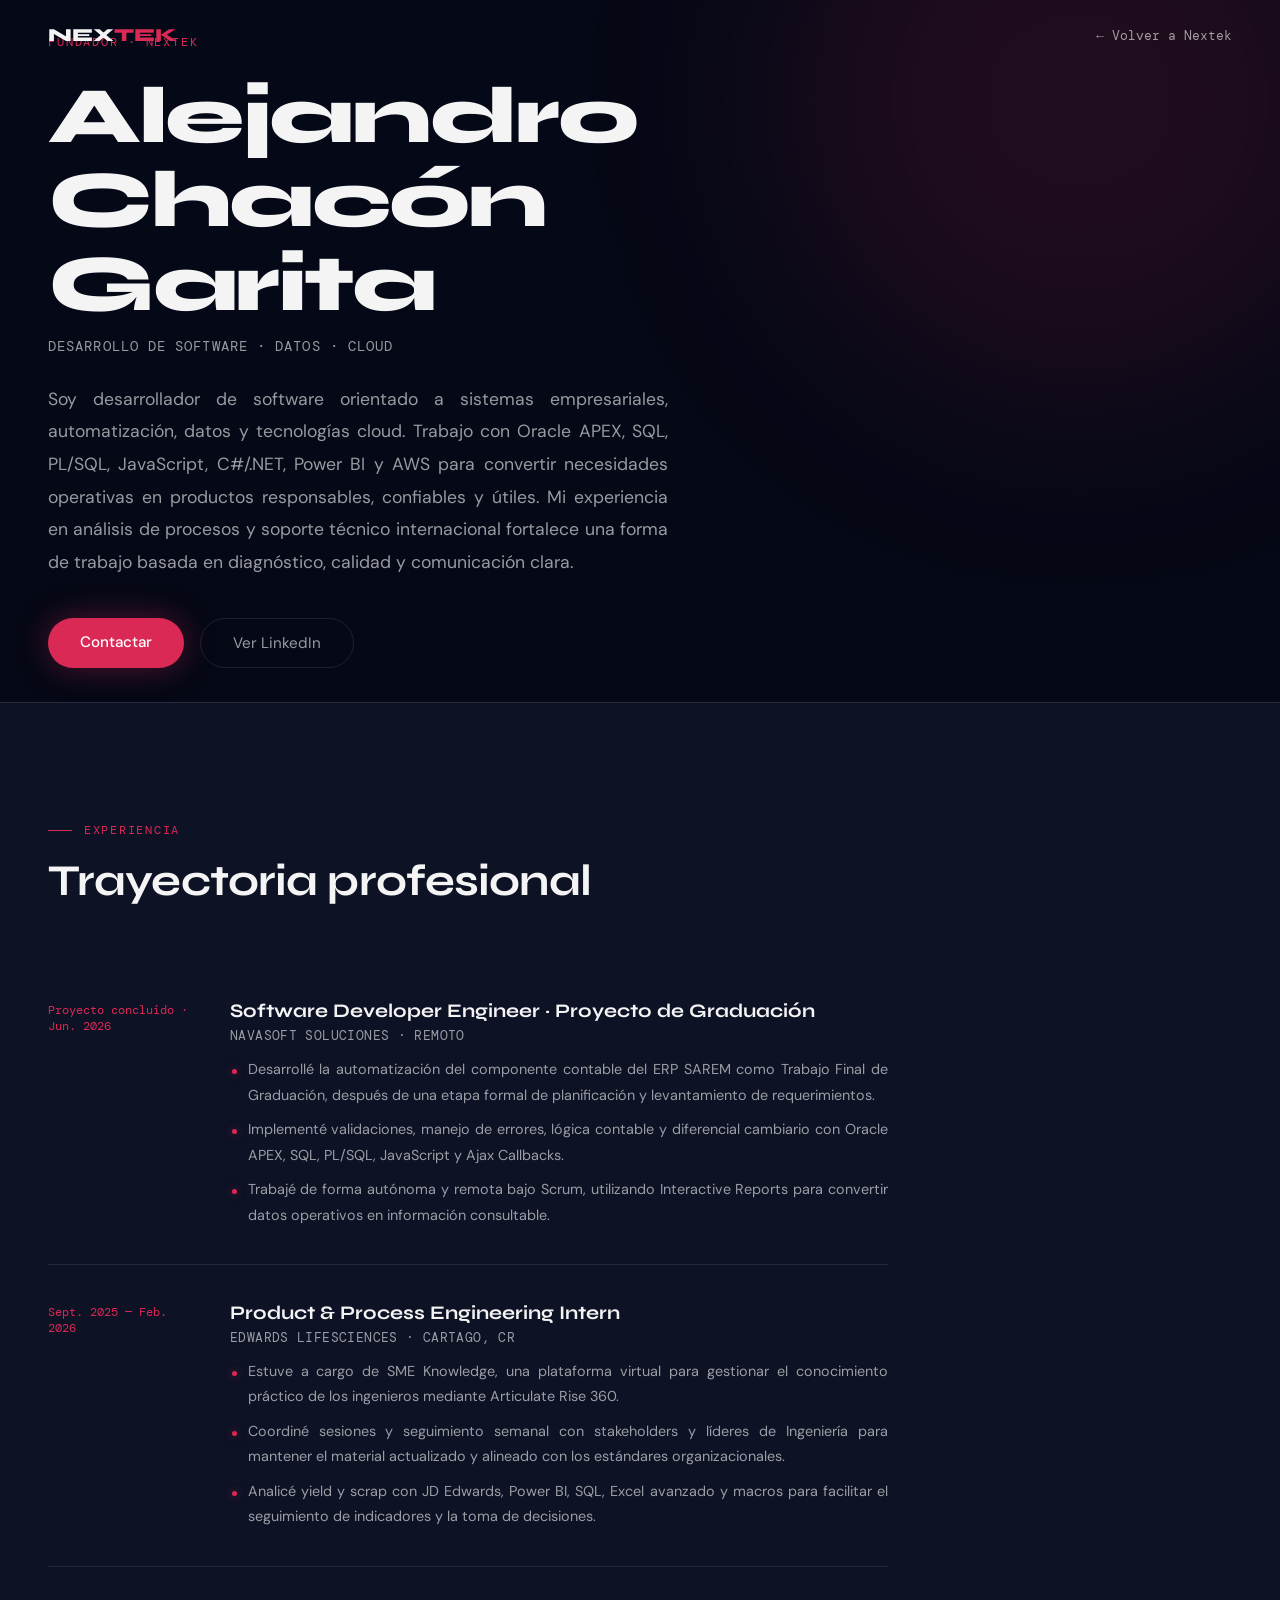
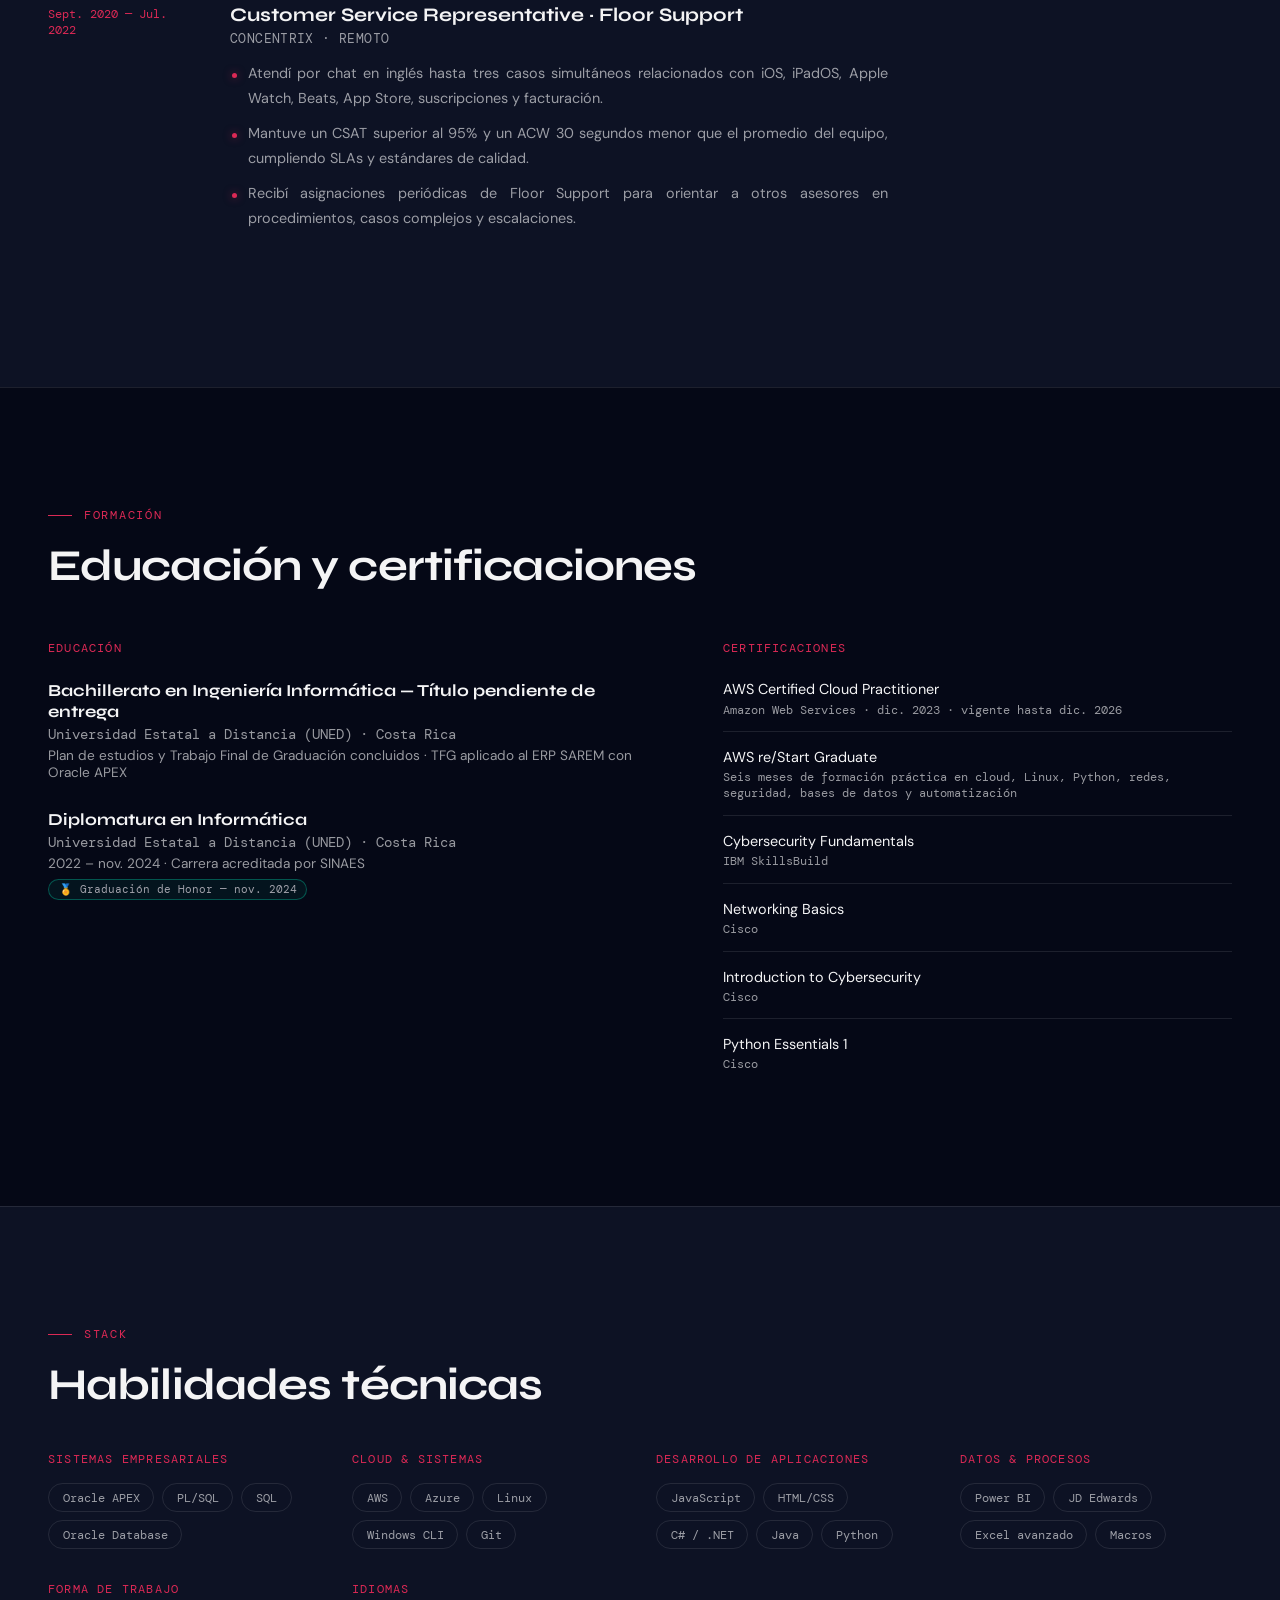
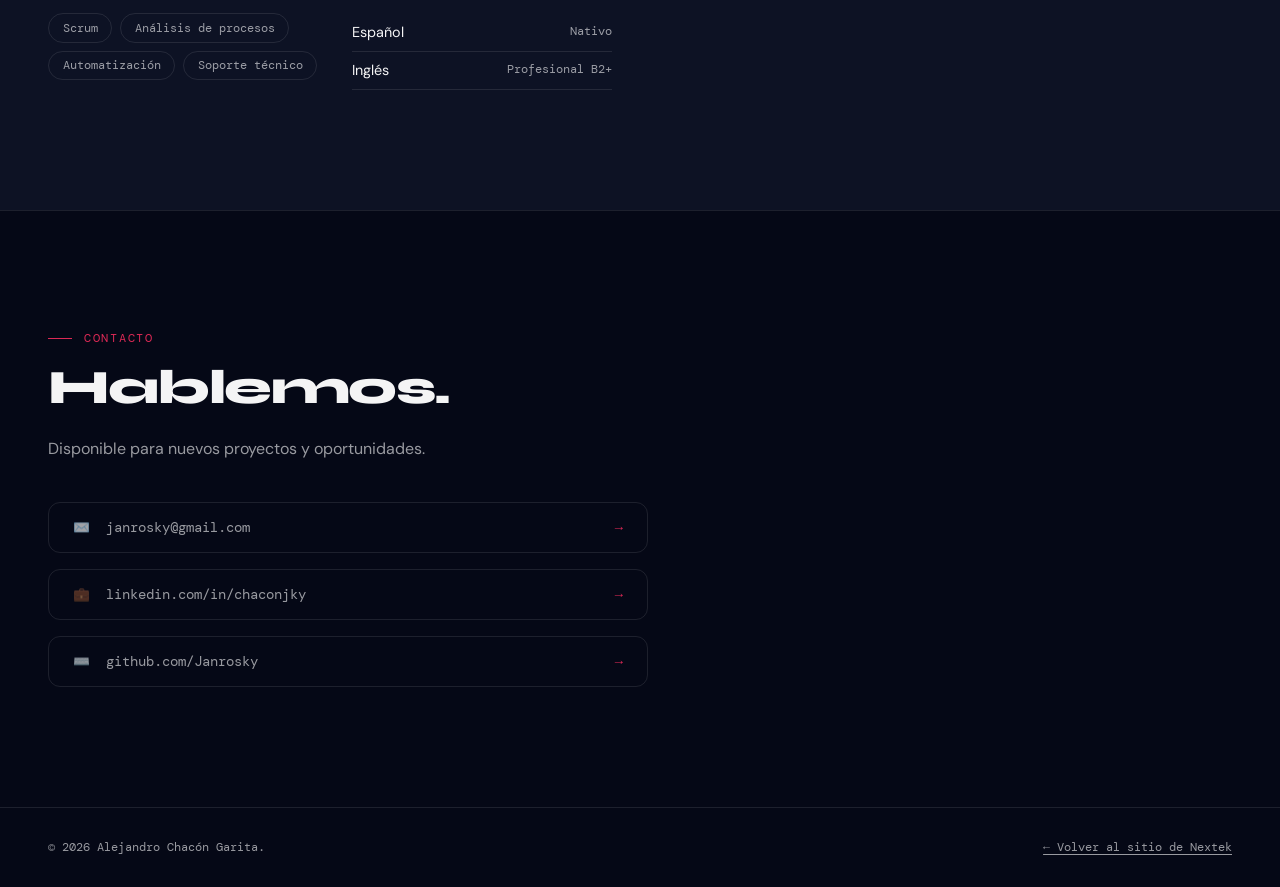
==== commit c8f96532: "Se modifica el footer" ====
--- a/founder.html
+++ b/founder.html
@@ -4,7 +4,7 @@
   <meta charset="UTF-8" />
   <meta name="viewport" content="width=device-width, initial-scale=1.0"/>
   <title>Alejandro Chacón Garita — Fundador de Nextek</title>
-  <meta name="description" content="Alejandro Chacón Garita, Software Developer especializado en Oracle APEX, PL/SQL y sistemas ERP. Fundador de Nextek, Costa Rica." />
+  <meta name="description" content="Alejandro Chacón Garita, desarrollador de software costarricense enfocado en sistemas empresariales, datos y tecnologías cloud. Fundador de Nextek." />
   <meta property="og:title" content="Alejandro Chacón Garita — Fundador de Nextek" />
   <meta property="og:type" content="profile" />
   <link rel="icon" type="image/png" href="assets/images/favicon.png">
@@ -27,9 +27,9 @@
     <div class="hero-inner">
       <p class="hero-eyebrow">Fundador · Nextek</p>
       <h1 class="hero-headline">Alejandro Chacón Garita</h1>
-      <p class="hero-role">Software Developer <span>·</span> ERP Systems <span>·</span> Data &amp; Process Engineering</p>
+      <p class="hero-role">Desarrollo de software <span>·</span> Datos <span>·</span> Cloud</p>
       <p class="hero-sub">
-        Ingeniero de software con experiencia real en desarrollo de software, análisis de datos y soporte técnico bilingüe. Me especializo en la intersección entre código y negocio: no solo construyo funcionalidades, sino que entiendo para qué sirven. Trabajo con autonomía, me adapto a entornos regulados y comunico con claridad tanto con equipos técnicos como con stakeholders no técnicos.
+        Soy desarrollador de software orientado a sistemas empresariales, automatización, datos y tecnologías cloud. Trabajo con Oracle APEX, SQL, PL/SQL, JavaScript, C#/.NET, Power BI y AWS para convertir necesidades operativas en productos responsables, confiables y útiles. Mi experiencia en análisis de procesos y soporte técnico internacional fortalece una forma de trabajo basada en diagnóstico, calidad y comunicación clara.
       </p>
       <div class="hero-ctas">
         <a href="#contact" class="btn-primary">Contactar</a>
@@ -44,14 +44,14 @@
     <div class="timeline">
 
       <div class="tl-item reveal">
-        <span class="tl-date">Feb. 2026 — Actualidad</span>
+        <span class="tl-date">Proyecto concluido · Jun. 2026</span>
         <div>
-          <div class="tl-role">Software Developer / APEX Developer</div>
-          <div class="tl-org">NAVASOFT SOLUCIONES · CARTAGO, CR (REMOTO)</div>
+          <div class="tl-role">Software Developer Engineer · Proyecto de Graduación</div>
+          <div class="tl-org">NAVASOFT SOLUCIONES · REMOTO</div>
           <ul class="tl-bullets">
-            <li>Desarrollé de forma independiente un ERP multiempresa sobre Oracle APEX + PL/SQL, cubriendo facturación de compras y ventas, cobros, contabilidad y administración bancaria para cuatro empresas activas simultáneas.</li>
-            <li>Diseñé e implementé paquetes PL/SQL con lógica de negocio compleja: validaciones, manejo de errores y generación automática de asientos contables de doble entrada.</li>
-            <li>Construí pantallas master-detail con LOVs dinámicos en cascada e integré Ajax Callbacks para lógica desacoplada de la interfaz.</li>
+            <li>Desarrollé la automatización del componente contable del ERP SAREM como Trabajo Final de Graduación, después de una etapa formal de planificación y levantamiento de requerimientos.</li>
+            <li>Implementé validaciones, manejo de errores, lógica contable y diferencial cambiario con Oracle APEX, SQL, PL/SQL, JavaScript y Ajax Callbacks.</li>
+            <li>Trabajé de forma autónoma y remota bajo Scrum, utilizando Interactive Reports para convertir datos operativos en información consultable.</li>
           </ul>
         </div>
       </div>
@@ -59,36 +59,25 @@
       <div class="tl-item reveal rd1">
         <span class="tl-date">Sept. 2025 — Feb. 2026</span>
         <div>
-          <div class="tl-role">Product &amp; Process Engineer</div>
+          <div class="tl-role">Product &amp; Process Engineering Intern</div>
           <div class="tl-org">EDWARDS LIFESCIENCES · CARTAGO, CR</div>
           <ul class="tl-bullets">
-            <li>Lideré el proyecto SME Knowledge Management, organizando y documentando el conocimiento técnico de expertos en procesos de manufactura médica en un entorno regulado por la FDA.</li>
-            <li>Elaboré dashboards en Power BI para monitoreo de indicadores y apoyo a la toma de decisiones en operaciones.</li>
-            <li>Traduje y creé nuevos procedimientos de manufactura, contribuyendo a la estandarización de procesos de producción.</li>
+            <li>Estuve a cargo de SME Knowledge, una plataforma virtual para gestionar el conocimiento práctico de los ingenieros mediante Articulate Rise 360.</li>
+            <li>Coordiné sesiones y seguimiento semanal con stakeholders y líderes de Ingeniería para mantener el material actualizado y alineado con los estándares organizacionales.</li>
+            <li>Analicé yield y scrap con JD Edwards, Power BI, SQL, Excel avanzado y macros para facilitar el seguimiento de indicadores y la toma de decisiones.</li>
           </ul>
         </div>
       </div>
 
       <div class="tl-item reveal rd2">
-        <span class="tl-date">Nov. 2024 — Sept. 2025</span>
+        <span class="tl-date">Sept. 2020 — Jul. 2022</span>
         <div>
-          <div class="tl-role">CAD Designer</div>
-          <div class="tl-org">ALIGN TECHNOLOGY · CARTAGO, CR</div>
+          <div class="tl-role">Customer Service Representative · Floor Support</div>
+          <div class="tl-org">CONCENTRIX · REMOTO</div>
           <ul class="tl-bullets">
-            <li>Modelado 3D de dispositivos ortodónticos médicos bajo estándares de precisión y calidad de clase mundial.</li>
-            <li>Trabajo en entorno de producción de alto volumen con énfasis en atención al detalle y cumplimiento de especificaciones técnicas.</li>
-          </ul>
-        </div>
-      </div>
-
-      <div class="tl-item reveal rd3">
-        <span class="tl-date">Sept. 2020 — Jun. 2022</span>
-        <div>
-          <div class="tl-role">Technical Support Advisor · Floor Support</div>
-          <div class="tl-org">CONCENTRIX · COSTA RICA</div>
-          <ul class="tl-bullets">
-            <li>Brindé soporte técnico bilingüe (español/inglés) a clientes internacionales en resolución de incidencias de software y hardware.</li>
-            <li>Promovido a Floor Support: asistencia en tiempo real a asesores en piso, resolviendo escalaciones durante operaciones en vivo.</li>
+            <li>Atendí por chat en inglés hasta tres casos simultáneos relacionados con iOS, iPadOS, Apple Watch, Beats, App Store, suscripciones y facturación.</li>
+            <li>Mantuve un CSAT superior al 95% y un ACW 30 segundos menor que el promedio del equipo, cumpliendo SLAs y estándares de calidad.</li>
+            <li>Recibí asignaciones periódicas de Floor Support para orientar a otros asesores en procedimientos, casos complejos y escalaciones.</li>
           </ul>
         </div>
       </div>
@@ -103,14 +92,14 @@
       <div>
         <div class="cred-block-title reveal">Educación</div>
         <div class="edu-item reveal rd1">
-          <div class="edu-degree">Ingeniería Informática (Bachelor's) — Título en trámite</div>
+          <div class="edu-degree">Bachillerato en Ingeniería Informática — Título pendiente de entrega</div>
           <div class="edu-org">Universidad Estatal a Distancia (UNED) · Costa Rica</div>
-          <div class="edu-note">Ene. 2024 – Dic. 2026 (esperado) · TFG en desarrollo de ERP con Oracle APEX</div>
+          <div class="edu-note">Plan de estudios y Trabajo Final de Graduación concluidos · TFG aplicado al ERP SAREM con Oracle APEX</div>
         </div>
         <div class="edu-item reveal rd2">
           <div class="edu-degree">Diplomatura en Informática</div>
           <div class="edu-org">Universidad Estatal a Distancia (UNED) · Costa Rica</div>
-          <div class="edu-note">Sept. 2022 – Ene. 2024 · Programación, Redes y Base de Datos</div>
+          <div class="edu-note">2022 – nov. 2024 · Carrera acreditada por SINAES</div>
           <span class="honor-badge">🏅 Graduación de Honor — nov. 2024</span>
         </div>
       </div>
@@ -118,11 +107,11 @@
         <div class="cred-block-title reveal">Certificaciones</div>
         <ul class="cert-list reveal rd1">
           <li>AWS Certified Cloud Practitioner<span class="cert-meta">Amazon Web Services · dic. 2023 · vigente hasta dic. 2026</span></li>
-          <li>AWS re/Start Graduate<span class="cert-meta">Amazon Web Services · dic. 2023</span></li>
-          <li>Cybersecurity Fundamentals<span class="cert-meta">IBM SkillsBuild · ago. 2025 · vigente hasta dic. 2035</span></li>
-          <li>Networking Basics<span class="cert-meta">Cisco · mar. 2023</span></li>
-          <li>Introduction to Cybersecurity<span class="cert-meta">Cisco · mar. 2023</span></li>
-          <li>Python Essentials 1<span class="cert-meta">Cisco · abr. 2023</span></li>
+          <li>AWS re/Start Graduate<span class="cert-meta">Seis meses de formación práctica en cloud, Linux, Python, redes, seguridad, bases de datos y automatización</span></li>
+          <li>Cybersecurity Fundamentals<span class="cert-meta">IBM SkillsBuild</span></li>
+          <li>Networking Basics<span class="cert-meta">Cisco</span></li>
+          <li>Introduction to Cybersecurity<span class="cert-meta">Cisco</span></li>
+          <li>Python Essentials 1<span class="cert-meta">Cisco</span></li>
         </ul>
       </div>
     </div>
@@ -133,33 +122,33 @@
     <h2 class="skills-headline reveal rd1">Habilidades técnicas</h2>
     <div class="skills-grid">
       <div class="reveal">
-        <div class="skill-group-title">Core</div>
+        <div class="skill-group-title">Sistemas empresariales</div>
         <div class="skill-tags">
-          <span class="tag">Oracle APEX</span><span class="tag">PL/SQL</span><span class="tag">SQL</span>
+          <span class="tag">Oracle APEX</span><span class="tag">PL/SQL</span><span class="tag">SQL</span><span class="tag">Oracle Database</span>
         </div>
       </div>
       <div class="reveal rd1">
-        <div class="skill-group-title">Cloud & Infra</div>
+        <div class="skill-group-title">Cloud &amp; sistemas</div>
         <div class="skill-tags">
-          <span class="tag">AWS</span><span class="tag">Azure</span><span class="tag">Linux</span><span class="tag">Git</span>
+          <span class="tag">AWS</span><span class="tag">Azure</span><span class="tag">Linux</span><span class="tag">Windows CLI</span><span class="tag">Git</span>
         </div>
       </div>
       <div class="reveal rd1">
-        <div class="skill-group-title">Frontend</div>
+        <div class="skill-group-title">Desarrollo de aplicaciones</div>
         <div class="skill-tags">
-          <span class="tag">HTML/CSS</span><span class="tag">JavaScript</span><span class="tag">GSAP</span>
+          <span class="tag">JavaScript</span><span class="tag">HTML/CSS</span><span class="tag">C# / .NET</span><span class="tag">Java</span><span class="tag">Python</span>
         </div>
       </div>
       <div class="reveal rd2">
-        <div class="skill-group-title">Datos & BI</div>
+        <div class="skill-group-title">Datos &amp; procesos</div>
         <div class="skill-tags">
-          <span class="tag">Power BI</span><span class="tag">Python</span><span class="tag">Excel</span>
+          <span class="tag">Power BI</span><span class="tag">JD Edwards</span><span class="tag">Excel avanzado</span><span class="tag">Macros</span>
         </div>
       </div>
       <div class="reveal rd2">
-        <div class="skill-group-title">Otros</div>
+        <div class="skill-group-title">Forma de trabajo</div>
         <div class="skill-tags">
-          <span class="tag">C# / .NET</span><span class="tag">Java</span><span class="tag">REST APIs</span>
+          <span class="tag">Scrum</span><span class="tag">Análisis de procesos</span><span class="tag">Automatización</span><span class="tag">Soporte técnico</span>
         </div>
       </div>
       <div class="reveal rd3">
@@ -170,25 +159,14 @@
     </div>
   </section>
 
-  <section id="own-projects">
-    <div class="section-label reveal">Proyectos personales publicados</div>
-    <h2 class="op-headline reveal rd1">Fuera de Nextek, sigo construyendo.</h2>
-    <div class="op-grid">
-      <div class="op-card reveal">
-        <div class="op-name">FacturaCR · ContaPyme · Sobres · Mosto</div>
-        <p class="op-desc">Herramientas web funcionales para facturación, cálculo de planilla y presupuesto personal. Desplegadas en Vercel.</p>
-      </div>
-    </div>
-  </section>
-
   <section id="contact">
     <div class="contact-inner">
       <div class="section-label reveal">Contacto</div>
       <h2 class="contact-headline reveal rd1">Hablemos.</h2>
       <p class="contact-sub reveal rd2">Disponible para nuevos proyectos y oportunidades.</p>
       <div class="contact-links reveal rd3">
-        <a href="mailto:nexteksa@gmail.com" id="link-email" class="contact-link">
-          <span>✉️ &nbsp;nexteksa@gmail.com</span><span class="cl-arrow">→</span>
+        <a href="mailto:janrosky@gmail.com" id="link-email" class="contact-link">
+          <span>✉️ &nbsp;janrosky@gmail.com</span><span class="cl-arrow">→</span>
         </a>
         <a href="https://www.linkedin.com/in/chaconjky" target="_blank" rel="noopener" class="contact-link">
           <span>💼 &nbsp;linkedin.com/in/chaconjky</span><span class="cl-arrow">→</span>
--- a/assets/css/founder.css
+++ b/assets/css/founder.css
@@ -57,7 +57,7 @@
     .tl-org{font-size:.8rem;color:var(--muted);margin-bottom:.85rem;font-family:var(--font-mono);letter-spacing:.03em;}
     .tl-bullets{list-style:none;display:flex;flex-direction:column;gap:.6rem;}
     .tl-bullets li{font-size:.9rem;color:var(--muted);line-height:1.75;text-align:justify;text-align-last:left;padding-left:1.1rem;position:relative;}
-    .tl-bullets li::before{content:'â€”';position:absolute;left:0;color:var(--accent);}
+    .tl-bullets li::before{content:'';position:absolute;left:.1rem;top:.72rem;width:5px;height:5px;border-radius:50%;background:var(--accent);box-shadow:0 0 8px rgba(var(--accent-rgb),.55);}
 
     /* â”€â”€ EDUCATION / CERTS â”€â”€ */
     #credentials{border-top:1px solid var(--border);}
